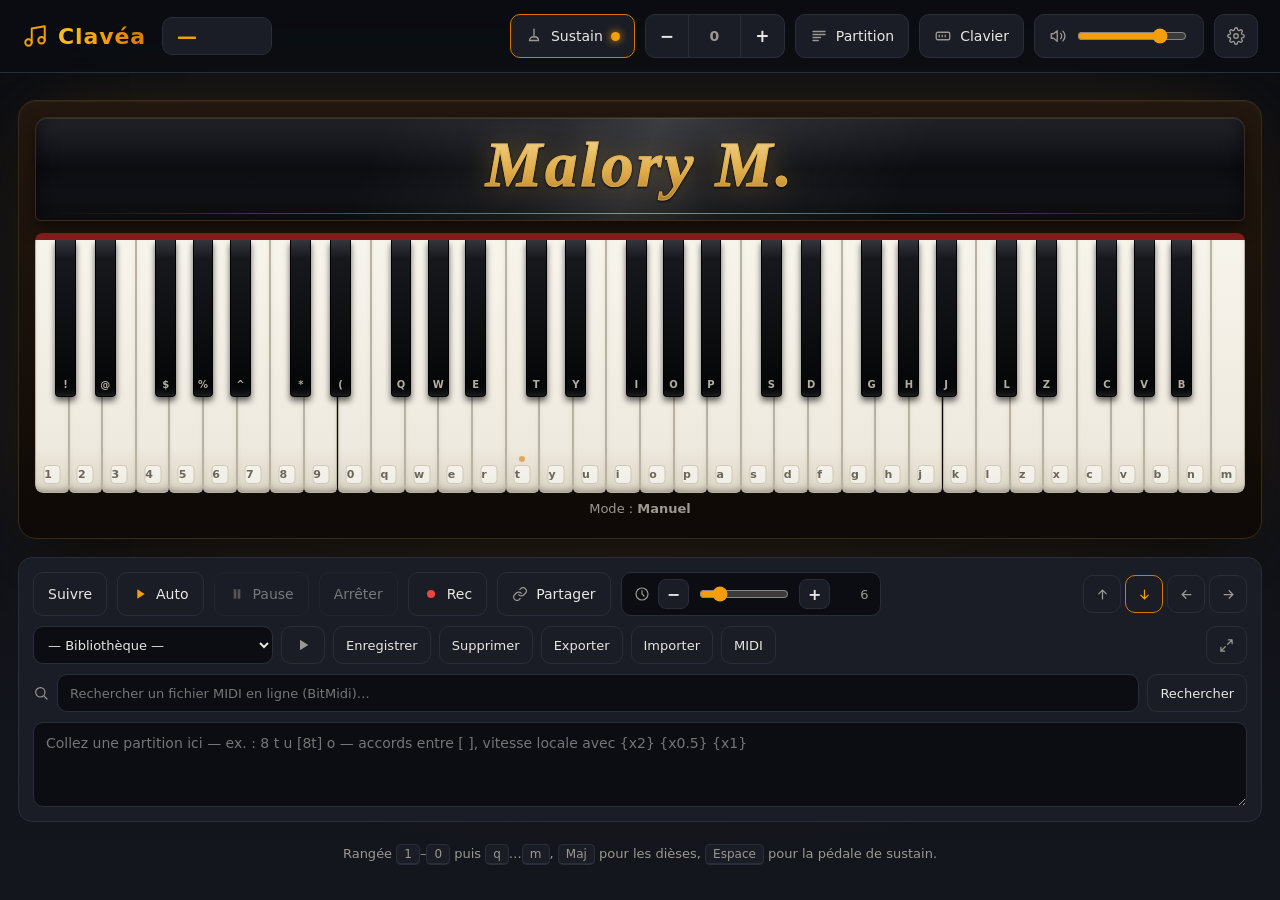
==== index.html @ 3ff982af "feat: bouton play biblio + reset du titre a l'edition/import, biblio en ligne affichee depuis le cac" ====
<!DOCTYPE html>
<html lang="fr">
<head>
<meta charset="UTF-8">
<meta name="viewport" content="width=device-width, initial-scale=1">
<meta name="theme-color" content="#0b0d12">
<title>Clavéa — Grand Piano Virtuel</title>
<link rel="manifest" href="manifest.webmanifest">
<link rel="icon" href="icon.svg" type="image/svg+xml">
<link rel="stylesheet" href="style.css">
</head>
<body data-labels="keys">

<div class="iab-banner" id="iabBanner" hidden>
  <svg viewBox="0 0 24 24" fill="none" stroke="currentColor" stroke-width="1.8" stroke-linecap="round" stroke-linejoin="round" aria-hidden="true">
    <path d="M18 13v6a2 2 0 0 1-2 2H5a2 2 0 0 1-2-2V8a2 2 0 0 1 2-2h6"/><path d="M15 3h6v6M10 14 21 3"/>
  </svg>
  <p>Vous êtes dans le navigateur intégré d'une app. Pour le son, le plein écran et le mode hors-ligne, ouvrez cette page dans votre navigateur (menu <strong>⋯</strong> → « Ouvrir dans le navigateur »).</p>
  <button id="iabDismiss" type="button">OK</button>
</div>

<header class="topbar">
  <div class="brand">
    <svg class="logo" viewBox="0 0 24 24" fill="none" stroke="currentColor" stroke-width="1.8" stroke-linecap="round" stroke-linejoin="round" aria-hidden="true">
      <path d="M9 18V5l12-2v13"/><circle cx="6" cy="18" r="3"/><circle cx="18" cy="16" r="3"/>
    </svg>
    <h1>Clavéa</h1>
  </div>

  <div class="note-display" id="noteDisplay" aria-live="polite">
    <span class="nd-note" id="ndNote">—</span>
    <span class="nd-key" id="ndKey"></span>
  </div>

  <div class="controls">
    <button id="btnSustain" class="ctl-btn" type="button" aria-pressed="false" title="Verrouiller la pédale de sustain (ou maintenir Espace)">
      <svg viewBox="0 0 24 24" fill="none" stroke="currentColor" stroke-width="1.8" stroke-linecap="round" aria-hidden="true">
        <path d="M12 3v10"/><path d="M12 13c-3.5 0-6 2-6 5h12c0-3-2.5-5-6-5z"/>
      </svg>
      <span>Sustain</span>
      <span class="dot" aria-hidden="true"></span>
    </button>

    <div class="transpose" role="group" aria-label="Transposition">
      <button id="trDown" class="ctl-btn sq" type="button" title="Transposer −1 demi-ton" aria-label="Transposer moins un demi-ton">−</button>
      <button id="trVal" class="ctl-btn sq val" type="button" title="Réinitialiser la transposition">0</button>
      <button id="trUp" class="ctl-btn sq" type="button" title="Transposer +1 demi-ton" aria-label="Transposer plus un demi-ton">+</button>
    </div>

    <button id="btnSheet" class="ctl-btn" type="button" aria-pressed="false" title="Jouer une partition (touches guidées ou lecture auto)">
      <svg viewBox="0 0 24 24" fill="none" stroke="currentColor" stroke-width="1.8" stroke-linecap="round" stroke-linejoin="round" aria-hidden="true">
        <path d="M4 6h16M4 10h16M4 14h10M4 18h7"/>
      </svg>
      <span>Partition</span>
    </button>

    <button id="btnLabels" class="ctl-btn" type="button" title="Changer les étiquettes des touches">
      <svg viewBox="0 0 24 24" fill="none" stroke="currentColor" stroke-width="1.8" stroke-linecap="round" stroke-linejoin="round" aria-hidden="true">
        <rect x="3" y="7" width="18" height="10" rx="2"/><path d="M7 11v2M11 11v2M15 11v2"/>
      </svg>
      <span id="labelsText">Clavier</span>
    </button>

    <label class="vol">
      <svg viewBox="0 0 24 24" fill="none" stroke="currentColor" stroke-width="1.8" stroke-linecap="round" stroke-linejoin="round" aria-hidden="true">
        <path d="M11 5 6 9H3v6h3l5 4V5z"/><path d="M15.5 8.5a5 5 0 0 1 0 7"/><path d="M18.5 5.5a9 9 0 0 1 0 13"/>
      </svg>
      <input id="volume" type="range" min="0" max="100" value="80" aria-label="Volume">
    </label>

    <span class="badge" id="midiBadge" hidden title="Périphérique MIDI connecté">MIDI</span>
    <span class="badge badge-off" id="offlineBadge" hidden title="Mode hors-ligne : lecture depuis le cache">HORS-LIGNE</span>

    <button id="btnOrient" class="ctl-btn" type="button" title="Forcer l'affichage : Auto / Horizontal / Vertical" aria-label="Forcer l'orientation de l'affichage">
      <svg viewBox="0 0 24 24" fill="none" stroke="currentColor" stroke-width="1.8" stroke-linecap="round" stroke-linejoin="round" aria-hidden="true">
        <rect x="7" y="3" width="10" height="18" rx="2"/><path d="M21 12a9 9 0 0 0-4-7.5M3 12a9 9 0 0 1 4 7.5"/>
      </svg>
      <span id="orientLabel">Auto</span>
    </button>

    <div class="settings-wrap">
      <button id="btnSettings" class="ctl-btn sq" type="button" aria-expanded="false" title="Réglages d'affichage" aria-label="Réglages">
        <svg viewBox="0 0 24 24" fill="none" stroke="currentColor" stroke-width="1.8" stroke-linecap="round" stroke-linejoin="round" aria-hidden="true">
          <circle cx="12" cy="12" r="3"/>
          <path d="M19.4 15a1.7 1.7 0 0 0 .34 1.87l.06.06a2 2 0 1 1-2.83 2.83l-.06-.06a1.7 1.7 0 0 0-1.87-.34 1.7 1.7 0 0 0-1 1.55V21a2 2 0 1 1-4 0v-.09a1.7 1.7 0 0 0-1-1.55 1.7 1.7 0 0 0-1.87.34l-.06.06a2 2 0 1 1-2.83-2.83l.06-.06a1.7 1.7 0 0 0 .34-1.87 1.7 1.7 0 0 0-1.55-1H3a2 2 0 1 1 0-4h.09a1.7 1.7 0 0 0 1.55-1 1.7 1.7 0 0 0-.34-1.87l-.06-.06a2 2 0 1 1 2.83-2.83l.06.06a1.7 1.7 0 0 0 1.87.34h.09a1.7 1.7 0 0 0 1-1.55V3a2 2 0 1 1 4 0v.09a1.7 1.7 0 0 0 1 1.55 1.7 1.7 0 0 0 1.87-.34l.06-.06a2 2 0 1 1 2.83 2.83l-.06.06a1.7 1.7 0 0 0-.34 1.87v.09a1.7 1.7 0 0 0 1.55 1H21a2 2 0 1 1 0 4h-.09a1.7 1.7 0 0 0-1.55 1z"/>
        </svg>
      </button>
      <div class="settings-pop" id="settingsPop" hidden>
        <p class="sp-title">Affichage</p>
        <label title="Coupe réverb, feu d'artifice et cascade — contre le grésillement sur téléphone peu puissant"><input type="checkbox" id="optLight"> Mode léger (moins d'effets)</label>
        <label class="pm-hide"><input type="checkbox" id="optSheet"> Panneau partition</label>
        <label class="pm-hide"><input type="checkbox" id="optFx" checked> Feu d'artifice de notes</label>
        <label class="pm-hide"><input type="checkbox" id="optCascade" checked> Notes qui tombent (guide)</label>
        <label class="pm-hide"><input type="checkbox" id="optHint" checked> Ligne d'aide</label>
        <label class="pm-hide"><input type="checkbox" id="optSig" checked> Signature</label>
        <label><input type="checkbox" id="optKeysOnly"> Touches seules</label>
        <p class="sp-note mobile-only">La taille des touches se règle dans le mode <strong>Pleine touche</strong>.</p>
        <label class="sp-slider mobile-only" title="Un doigt doit glisser un peu avant de changer de note — évite les fausses notes"><span>Tolérance tactile</span><input type="range" id="optTouchTol" min="0" max="50" value="26" aria-label="Tolérance tactile"></label>
        <p class="sp-title">Son</p>
        <label class="sp-slider"><span>Réverb</span><input type="range" id="optReverb" min="0" max="100" value="25" aria-label="Niveau de réverbération">
          <button id="reverbReset" class="sp-reset" type="button" title="Réinitialiser la réverb (25)" aria-label="Réinitialiser la réverb">
            <svg viewBox="0 0 24 24" fill="none" stroke="currentColor" stroke-width="2" stroke-linecap="round" stroke-linejoin="round" aria-hidden="true"><path d="M3 12a9 9 0 1 0 2.6-6.4L3 8"/><path d="M3 3v5h5"/></svg>
          </button>
        </label>
        <p class="sp-title">Métronome</p>
        <label><input type="checkbox" id="optMetro"> Activer</label>
        <label class="sp-slider"><span>BPM <b id="metroBpmVal">100</b></span><input type="range" id="optMetroBpm" min="40" max="208" value="100" aria-label="Tempo du métronome">
          <button id="metroBpmReset" class="sp-reset" type="button" title="Réinitialiser le tempo (100)" aria-label="Réinitialiser le tempo">
            <svg viewBox="0 0 24 24" fill="none" stroke="currentColor" stroke-width="2" stroke-linecap="round" stroke-linejoin="round" aria-hidden="true"><path d="M3 12a9 9 0 1 0 2.6-6.4L3 8"/><path d="M3 3v5h5"/></svg>
          </button>
        </label>
        <p class="sp-version" id="spVersion"></p>
        <div class="sp-more" aria-hidden="true">
          <svg viewBox="0 0 24 24" fill="none" stroke="currentColor" stroke-width="2.2" stroke-linecap="round" stroke-linejoin="round"><path d="m6 9 6 6 6-6"/></svg>
        </div>
      </div>
    </div>
  </div>
</header>

<main class="stage">
  <canvas class="fx" id="fx" aria-hidden="true"></canvas>
  <div class="arena" id="arena" data-dock="bottom">
    <div class="piano-shell">
      <div class="piano-top">
        <span class="brand-name" id="signature">Malory M.</span>
      </div>
      <div class="piano-scroll" id="pianoScroll">
        <canvas class="cascade" id="cascade" hidden aria-hidden="true"></canvas>
        <div class="piano" id="piano" aria-label="Clavier de piano, 61 touches de Do2 à Do7"></div>
      </div>
      <input type="range" id="panBar" class="pan-bar" min="0" max="100" value="50" hidden aria-label="Faire défiler le clavier vers la gauche ou la droite">
      <div class="minimap" id="miniMap" aria-label="Aperçu du clavier — glisser pour se déplacer">
        <canvas id="miniMapCanvas"></canvas>
        <div class="mm-window" id="mmWindow"></div>
        <button class="ov-close" data-hide="miniMap" type="button" aria-label="Masquer l'aperçu du clavier" title="Masquer (revient au rechargement)">×</button>
      </div>
      <p class="mode-badge" id="modeBadge">Mode&nbsp;: <b>Manuel</b></p>
    </div>
    <section class="sheet" id="sheetPanel" hidden aria-label="Partition">
      <div class="sheet-lib">
        <select id="libSelect" aria-label="Bibliothèque de partitions">
          <option value="">— Bibliothèque —</option>
        </select>
        <button id="libPlay" class="ctl-btn sm2" type="button" title="Lire la partition sélectionnée (lecture auto)" aria-label="Lire la partition sélectionnée">
          <svg viewBox="0 0 24 24" fill="currentColor" aria-hidden="true"><path d="M8 5v14l11-7z"/></svg>
        </button>
        <button id="libSave" class="ctl-btn sm2" type="button" title="Enregistrer la partition actuelle dans la bibliothèque">Enregistrer</button>
        <button id="libDelete" class="ctl-btn sm2" type="button" title="Supprimer la partition sélectionnée">Supprimer</button>
        <button id="libExport" class="ctl-btn sm2" type="button" title="Exporter toute la bibliothèque en fichier">Exporter</button>
        <button id="libImport" class="ctl-btn sm2" type="button" title="Importer un fichier de partitions">Importer</button>
        <input type="file" id="libFile" accept="application/json,.json" hidden>
        <button id="midiImport" class="ctl-btn sm2" type="button" title="Importer un fichier MIDI (.mid) et le convertir en partition — ou glissez-déposez le fichier ici">MIDI</button>
        <input type="file" id="midiFile" accept=".mid,.midi,audio/midi" hidden>
        <button id="sheetMax" class="ctl-btn sm2 maxbtn" type="button" aria-pressed="false" title="Agrandir le panneau en plein écran (Échap pour réduire)">
          <svg viewBox="0 0 24 24" fill="none" stroke="currentColor" stroke-width="2" stroke-linecap="round" stroke-linejoin="round" aria-hidden="true">
            <path d="M15 3h6v6M9 21H3v-6M21 3l-7 7M3 21l7-7"/>
          </svg>
        </button>
      </div>
      <div class="save-row" id="saveRow" hidden>
        <svg viewBox="0 0 24 24" fill="none" stroke="currentColor" stroke-width="1.8" stroke-linecap="round" stroke-linejoin="round" aria-hidden="true">
          <path d="M19 21H5a2 2 0 0 1-2-2V5a2 2 0 0 1 2-2h11l5 5v11a2 2 0 0 1-2 2z"/><path d="M17 21v-8H7v8M7 3v5h8"/>
        </svg>
        <input id="saveName" type="text" maxlength="60" placeholder="Nom de la partition…" aria-label="Nom de la partition">
        <button id="saveOk" class="ctl-btn sm2" type="button">Enregistrer</button>
        <button id="saveCancel" class="ctl-btn sm2" type="button">Annuler</button>
      </div>
      <div class="midi-search">
        <svg viewBox="0 0 24 24" fill="none" stroke="currentColor" stroke-width="1.8" stroke-linecap="round" aria-hidden="true"><circle cx="11" cy="11" r="7"/><path d="m21 21-4.3-4.3"/></svg>
        <input id="midiQuery" type="search" placeholder="Rechercher un fichier MIDI en ligne (BitMidi)…" aria-label="Rechercher un fichier MIDI en ligne">
        <button id="midiSearchBtn" class="ctl-btn sm2" type="button">Rechercher</button>
      </div>
      <div class="midi-results" id="midiResults" hidden></div>
      <textarea id="sheetInput" rows="3" spellcheck="false"
        placeholder="Collez une partition ici — ex. : 8 t u [8t] o — accords entre [ ], vitesse locale avec {x2} {x0.5} {x1}"></textarea>
      <div class="sheet-actions">
        <button id="sheetStart" class="ctl-btn" type="button" title="Mode guidé : les touches s'illuminent, à vous de jouer">Suivre</button>
        <button id="autoStart" class="ctl-btn" type="button" title="Lecture automatique de la partition">
          <svg viewBox="0 0 24 24" fill="currentColor" aria-hidden="true"><path d="M8 5v14l11-7z"/></svg>
          Auto
        </button>
        <button id="autoPause" class="ctl-btn" type="button" disabled title="Mettre en pause ou reprendre la lecture automatique">
          <svg viewBox="0 0 24 24" fill="currentColor" aria-hidden="true"><path id="autoPauseIcon" d="M7 5h4v14H7zM13 5h4v14h-4z"/></svg>
          <span id="autoPauseText">Pause</span>
        </button>
        <button id="sheetStop" class="ctl-btn" type="button" disabled>Arrêter</button>
        <button id="recBtn" class="ctl-btn" type="button" title="Enregistrer ce que vous jouez et générer la partition">
          <svg viewBox="0 0 24 24" fill="currentColor" aria-hidden="true"><circle cx="12" cy="12" r="6"/></svg>
          Rec
        </button>
        <button id="shareBtn" class="ctl-btn" type="button" title="Copier un lien de partage de cette partition">
          <svg viewBox="0 0 24 24" fill="none" stroke="currentColor" stroke-width="1.8" stroke-linecap="round" stroke-linejoin="round" aria-hidden="true">
            <path d="M10 13a5 5 0 0 0 7.5.5l3-3a5 5 0 0 0-7-7l-1.7 1.7"/><path d="M14 11a5 5 0 0 0-7.5-.5l-3 3a5 5 0 0 0 7 7l1.7-1.7"/>
          </svg>
          Partager
        </button>
        <div class="tempo" title="Vitesse de lecture automatique (notes par seconde)">
          <svg viewBox="0 0 24 24" fill="none" stroke="currentColor" stroke-width="1.8" stroke-linecap="round" aria-hidden="true"><circle cx="12" cy="12" r="9"/><path d="M12 7v5l3 3"/></svg>
          <button id="tempoDown" class="ctl-btn tp" type="button" title="Ralentir" aria-label="Ralentir la lecture">−</button>
          <input id="tempo" type="range" min="1" max="30" step="0.5" value="6" aria-label="Vitesse de lecture automatique">
          <button id="tempoUp" class="ctl-btn tp" type="button" title="Accélérer" aria-label="Accélérer la lecture">+</button>
          <span class="tempo-val" id="tempoVal">6</span>
        </div>
        <span class="sheet-progress" id="sheetProgress" aria-live="polite"></span>
        <div class="dock" role="group" aria-label="Position du panneau partition">
          <button class="ctl-btn dk" type="button" data-dock="top" title="Panneau au-dessus du piano" aria-label="Panneau au-dessus">
            <svg viewBox="0 0 24 24" fill="none" stroke="currentColor" stroke-width="2" stroke-linecap="round" aria-hidden="true"><path d="M12 19V5M6 11l6-6 6 6"/></svg>
          </button>
          <button class="ctl-btn dk" type="button" data-dock="bottom" title="Panneau sous le piano" aria-label="Panneau en dessous">
            <svg viewBox="0 0 24 24" fill="none" stroke="currentColor" stroke-width="2" stroke-linecap="round" aria-hidden="true"><path d="M12 5v14M6 13l6 6 6-6"/></svg>
          </button>
          <button class="ctl-btn dk" type="button" data-dock="left" title="Panneau à gauche du piano" aria-label="Panneau à gauche">
            <svg viewBox="0 0 24 24" fill="none" stroke="currentColor" stroke-width="2" stroke-linecap="round" aria-hidden="true"><path d="M19 12H5M11 6l-6 6 6 6"/></svg>
          </button>
          <button class="ctl-btn dk" type="button" data-dock="right" title="Panneau à droite du piano" aria-label="Panneau à droite">
            <svg viewBox="0 0 24 24" fill="none" stroke="currentColor" stroke-width="2" stroke-linecap="round" aria-hidden="true"><path d="M5 12h14M13 6l6 6-6 6"/></svg>
          </button>
        </div>
      </div>
    </section>
  </div>

  <p class="hint" id="hintLine">
    Rangée <kbd>1</kbd>–<kbd>0</kbd> puis <kbd>q</kbd>…<kbd>m</kbd>,
    <kbd>Maj</kbd> pour les dièses, <kbd>Espace</kbd> pour la pédale de sustain.
  </p>
</main>

<button id="keysQuick" class="keys-quick" type="button" title="Passer en plein clavier (touches seules)">
  <svg viewBox="0 0 24 24" fill="none" stroke="currentColor" stroke-width="1.8" stroke-linecap="round" stroke-linejoin="round" aria-hidden="true">
    <rect x="2" y="6" width="20" height="12" rx="2"/><path d="M6 6v7M10 6v7M14 6v7M18 6v7"/>
  </svg>
  Pleine touche
</button>

<div class="keys-size" id="keysSize" aria-label="Taille des touches">
  <button class="ov-close" data-hide="keysSize" type="button" aria-label="Masquer les curseurs de taille" title="Masquer (revient au rechargement)">×</button>
  <label title="Largeur des touches">
    <svg viewBox="0 0 24 24" fill="none" stroke="currentColor" stroke-width="2" stroke-linecap="round" stroke-linejoin="round" aria-hidden="true"><path d="M3 12h18M7 8l-4 4 4 4M17 8l4 4-4 4"/></svg>
    <input id="ksW" type="range" min="35" max="320" value="100" aria-label="Largeur des touches">
  </label>
  <label title="Hauteur des touches">
    <svg viewBox="0 0 24 24" fill="none" stroke="currentColor" stroke-width="2" stroke-linecap="round" stroke-linejoin="round" aria-hidden="true"><path d="M12 3v18M8 7l4-4 4 4M8 17l4 4 4-4"/></svg>
    <input id="ksH" type="range" min="40" max="100" value="100" aria-label="Hauteur des touches">
  </label>
</div>

<button id="keysOnlyExit" class="keys-exit" type="button" hidden aria-label="Quitter le mode touches seules" title="Quitter le mode touches seules">
  <svg viewBox="0 0 24 24" fill="none" stroke="currentColor" stroke-width="2" stroke-linecap="round" aria-hidden="true"><path d="M18 6 6 18M6 6l12 12"/></svg>
</button>

<button id="fabSettings" class="fab" type="button" aria-label="Réglages — glisser pour déplacer, pousser hors de l'écran pour masquer">
  <svg viewBox="0 0 24 24" fill="none" stroke="currentColor" stroke-width="1.8" stroke-linecap="round" stroke-linejoin="round" aria-hidden="true">
    <circle cx="12" cy="12" r="3"/>
    <path d="M19.4 15a1.7 1.7 0 0 0 .34 1.87l.06.06a2 2 0 1 1-2.83 2.83l-.06-.06a1.7 1.7 0 0 0-1.87-.34 1.7 1.7 0 0 0-1 1.55V21a2 2 0 1 1-4 0v-.09a1.7 1.7 0 0 0-1-1.55 1.7 1.7 0 0 0-1.87.34l-.06.06a2 2 0 1 1-2.83-2.83l.06-.06a1.7 1.7 0 0 0 .34-1.87 1.7 1.7 0 0 0-1.55-1H3a2 2 0 1 1 0-4h.09a1.7 1.7 0 0 0 1.55-1 1.7 1.7 0 0 0-.34-1.87l-.06-.06a2 2 0 1 1 2.83-2.83l.06.06a1.7 1.7 0 0 0 1.87.34h.09a1.7 1.7 0 0 0 1-1.55V3a2 2 0 1 1 4 0v.09a1.7 1.7 0 0 0 1 1.55 1.7 1.7 0 0 0 1.87-.34l.06-.06a2 2 0 1 1 2.83 2.83l-.06.06a1.7 1.7 0 0 0-.34 1.87v.09a1.7 1.7 0 0 0 1.55 1H21a2 2 0 1 1 0 4h-.09a1.7 1.7 0 0 0-1.55 1z"/>
  </svg>
</button>

<div class="rotate-hint" id="rotateHint" hidden>
  <svg viewBox="0 0 24 24" fill="none" stroke="currentColor" stroke-width="1.6" stroke-linecap="round" stroke-linejoin="round" aria-hidden="true">
    <rect x="7" y="3" width="10" height="18" rx="2"/><path d="M21 12a9 9 0 0 0-4-7.5M3 12a9 9 0 0 1 4 7.5"/>
  </svg>
  <p>Tournez votre téléphone en mode paysage pour profiter de tout le clavier.</p>
  <div class="rh-actions">
    <button id="rotateFs" class="ctl-btn sm2" type="button">Plein écran paysage</button>
    <button id="rotateDismiss" class="ctl-btn sm2" type="button">Continuer ainsi</button>
  </div>
</div>

<div class="loader" id="loader" role="status">
  <div class="loader-card">
    <svg class="logo big" viewBox="0 0 24 24" fill="none" stroke="currentColor" stroke-width="1.8" stroke-linecap="round" stroke-linejoin="round" aria-hidden="true">
      <path d="M9 18V5l12-2v13"/><circle cx="6" cy="18" r="3"/><circle cx="18" cy="16" r="3"/>
    </svg>
    <p id="loaderText">Chargement des échantillons…</p>
    <div class="progress"><div class="progress-bar" id="progressBar"></div></div>
  </div>
</div>

<script src="app.js"></script>
</body>
</html>
---- style.css ----
/* ===== Piano — thème scène sombre, accent ambre ===== */
:root {
  --bg: #0b0d12;
  --bg-2: #14161d;
  --surface: #1a1d26;
  --border: #2a2e3a;
  --text: #e8e6e1;
  --text-dim: #9a9890;
  --accent: #f59e0b;
  --accent-deep: #d97706;
  --felt: #7f1d1d;
  --white-key: linear-gradient(180deg, #f7f4ec 0%, #efeadf 82%, #ddd6c6 100%);
  --white-key-down: linear-gradient(180deg, #e8e2d4 0%, #ddd5c2 82%, #c9c0aa 100%);
  --black-key: linear-gradient(180deg, #34363c 0%, #17181c 12%, #060708 90%);
  --black-key-down: linear-gradient(180deg, #232429 0%, #101114 12%, #030304 90%);
  --focus: 0 0 0 3px rgba(245, 158, 11, .55);
}

* { box-sizing: border-box; }
[hidden] { display: none !important; }
html, body { height: 100%; }

body {
  margin: 0;
  font-family: "Segoe UI", system-ui, -apple-system, "Helvetica Neue", Arial, sans-serif;
  background:
    radial-gradient(1100px 500px at 50% 62%, rgba(245, 158, 11, .07), transparent 60%),
    linear-gradient(180deg, var(--bg) 0%, var(--bg-2) 100%);
  color: var(--text);
  display: flex;
  flex-direction: column;
  min-height: 100dvh;
  overflow-x: hidden;
  -webkit-user-select: none;
  user-select: none;
}

/* ===== Barre du haut ===== */
.topbar {
  position: relative;
  z-index: 100; /* le popover réglages doit passer au-dessus de la scène */
  display: flex;
  align-items: center;
  gap: 16px;
  flex-wrap: wrap;
  padding: 14px 22px;
  border-bottom: 1px solid var(--border);
  background: rgba(11, 13, 18, .7);
  backdrop-filter: blur(8px);
}

.brand { display: flex; align-items: center; gap: 10px; }
.brand h1 {
  margin: 0;
  font-size: 22px;
  font-weight: 700;
  letter-spacing: .04em;
  background: linear-gradient(90deg, #fbbf24, #f59e0b, #d97706);
  -webkit-background-clip: text;
  background-clip: text;
  color: transparent;
}
.logo { width: 26px; height: 26px; color: var(--accent); }
.logo.big { width: 44px; height: 44px; }

.note-display {
  display: flex;
  align-items: baseline;
  gap: 10px;
  min-width: 110px;
  padding: 6px 14px;
  border: 1px solid var(--border);
  border-radius: 10px;
  background: var(--surface);
  font-variant-numeric: tabular-nums;
}
.nd-note { font-size: 20px; font-weight: 700; color: var(--accent); min-width: 46px; }
.nd-key { font-size: 13px; color: var(--text-dim); }

.controls { display: flex; align-items: center; gap: 10px; margin-left: auto; flex-wrap: wrap; }

.ctl-btn {
  display: inline-flex;
  align-items: center;
  gap: 8px;
  min-height: 44px;
  padding: 8px 14px;
  font: inherit;
  font-size: 14px;
  color: var(--text);
  background: var(--surface);
  border: 1px solid var(--border);
  border-radius: 10px;
  cursor: pointer;
  transition: border-color .2s, background .2s, transform .15s;
  touch-action: manipulation;
}
.ctl-btn:hover { border-color: var(--accent-deep); }
.ctl-btn:active { transform: scale(.97); }
.ctl-btn:focus-visible { outline: none; box-shadow: var(--focus); }
.ctl-btn svg { width: 18px; height: 18px; color: var(--text-dim); }

.ctl-btn .dot {
  width: 9px; height: 9px;
  border-radius: 50%;
  background: #3f4351;
  transition: background .15s, box-shadow .15s;
}
.ctl-btn.on { border-color: var(--accent-deep); }
.ctl-btn.on .dot { background: var(--accent); box-shadow: 0 0 8px var(--accent); }

.transpose { display: inline-flex; }
.transpose .ctl-btn { border-radius: 0; }
.transpose .ctl-btn:first-child { border-radius: 10px 0 0 10px; }
.transpose .ctl-btn:last-child { border-radius: 0 10px 10px 0; border-left: none; }
.ctl-btn.sq {
  min-width: 44px;
  justify-content: center;
  padding: 8px 10px;
  font-size: 17px;
  font-weight: 600;
}
.ctl-btn.val {
  min-width: 52px;
  font-size: 14px;
  font-variant-numeric: tabular-nums;
  color: var(--text-dim);
  border-left: none;
}
.ctl-btn.val.active { color: var(--accent); }

.vol {
  display: inline-flex;
  align-items: center;
  gap: 8px;
  min-height: 44px;
  padding: 8px 14px;
  background: var(--surface);
  border: 1px solid var(--border);
  border-radius: 10px;
}
.vol svg { width: 18px; height: 18px; color: var(--text-dim); }
.vol input[type="range"] { width: 110px; accent-color: var(--accent); cursor: pointer; }
.vol input[type="range"]:focus-visible { outline: none; box-shadow: var(--focus); border-radius: 4px; }

.settings-wrap { position: relative; }
.settings-pop {
  position: absolute;
  top: calc(100% + 10px);
  right: 0;
  z-index: 60;
  display: flex;
  flex-direction: column;
  gap: 10px;
  min-width: 210px;
  padding: 14px 16px;
  background: var(--surface);
  border: 1px solid var(--border);
  border-radius: 12px;
  box-shadow: 0 14px 34px -12px rgba(0, 0, 0, .8);
}
.settings-pop .sp-title {
  margin: 0 0 2px;
  font-size: 11px;
  font-weight: 700;
  letter-spacing: .1em;
  text-transform: uppercase;
  color: var(--text-dim);
}
.settings-pop .sp-note {
  margin: 0;
  font-size: 12px;
  line-height: 1.4;
  color: var(--text-dim);
}
.settings-pop .sp-note strong { color: var(--accent); }
.settings-pop label {
  display: flex;
  align-items: center;
  gap: 10px;
  font-size: 14px;
  cursor: pointer;
  min-height: 28px;
}
.settings-pop label.opt-off { opacity: .4; }
.settings-pop input[type="checkbox"] {
  width: 16px;
  height: 16px;
  accent-color: var(--accent);
  cursor: pointer;
}
.settings-pop .sp-slider {
  gap: 10px;
  font-size: 13px;
  color: var(--text-dim);
}
.settings-pop .sp-slider span { min-width: 62px; }
.settings-pop .sp-slider b { color: var(--accent); font-variant-numeric: tabular-nums; }
.settings-pop .sp-slider input[type="range"] {
  flex: 1;
  accent-color: var(--accent);
  cursor: pointer;
}
/* Ascenseur permanent du menu réglages : on VOIT qu'il y a de quoi défiler */
.settings-pop {
  scrollbar-width: thin;
  scrollbar-color: var(--accent-deep) var(--border);
}
.settings-pop::-webkit-scrollbar { width: 6px; }
.settings-pop::-webkit-scrollbar-track { background: var(--border); border-radius: 3px; }
.settings-pop::-webkit-scrollbar-thumb { background: var(--accent-deep); border-radius: 3px; }

.sp-version {
  margin: 4px 0 0;
  font-size: 11px;
  color: var(--text-dim);
  text-align: center;
  letter-spacing: .04em;
}

/* Indicateur « il y a plus de réglages en bas » */
.sp-more {
  display: none;
  position: sticky;
  bottom: -14px;
  margin: -10px -16px -14px;
  padding: 22px 0 6px;
  justify-content: center;
  background: linear-gradient(180deg, transparent, var(--surface) 60%);
  pointer-events: none;
}
.sp-more svg {
  width: 18px;
  height: 18px;
  color: var(--accent);
  animation: sp-bounce 1.4s ease-in-out infinite;
}
@keyframes sp-bounce {
  0%, 100% { transform: translateY(0); }
  50% { transform: translateY(4px); }
}
.settings-pop.scroll-hint .sp-more { display: flex; }

.sp-reset {
  display: inline-flex;
  align-items: center;
  justify-content: center;
  width: 26px;
  height: 26px;
  padding: 0;
  background: transparent;
  border: 1px solid transparent;
  border-radius: 7px;
  color: var(--text-dim);
  cursor: pointer;
  transition: color .15s, border-color .15s;
}
.sp-reset:hover { color: var(--accent); border-color: var(--border); }
.sp-reset:focus-visible { outline: none; box-shadow: var(--focus); }
.sp-reset svg { width: 13px; height: 13px; }

.badge {
  padding: 5px 10px;
  font-size: 11px;
  font-weight: 700;
  letter-spacing: .08em;
  color: #0b0d12;
  background: var(--accent);
  border-radius: 999px;
}
.badge-off { background: #64748b; color: #f1f5f9; }

/* ===== Scène ===== */
.stage {
  position: relative;
  flex: 1;
  display: flex;
  flex-direction: column;
  justify-content: center;
  align-items: center;
  gap: 22px;
  padding: 26px 18px 34px;
}

/* ===== Arène : piano + panneau partition, dockable ===== */
.arena {
  display: flex;
  gap: 18px;
  width: min(1500px, 100%);
  justify-content: center;
}
.arena[data-dock="bottom"] { flex-direction: column; }
.arena[data-dock="top"]    { flex-direction: column-reverse; }
.arena[data-dock="right"]  { flex-direction: row; align-items: stretch; }
.arena[data-dock="left"]   { flex-direction: row-reverse; align-items: stretch; }

/* En mode latéral : panneau redimensionnable en largeur, piano prend le reste */
.arena[data-dock="left"] .piano-shell,
.arena[data-dock="right"] .piano-shell { flex: 1; min-width: 0; }
.arena[data-dock="left"] .sheet,
.arena[data-dock="right"] .sheet {
  width: 340px;
  min-width: 240px;
  max-width: 75vw;
  resize: horizontal;
  overflow: auto;
}
.arena[data-dock="left"] .sheet textarea,
.arena[data-dock="right"] .sheet textarea { min-height: 160px; }

/* En portrait sur petit écran, pas la place pour un panneau latéral :
   tout passe en colonne. En paysage, le choix de dock est respecté. */
@media (max-width: 900px) and (orientation: portrait) {
  /* pas de panneau latéral en portrait : gauche/droite/bas → sous le piano,
     mais on respecte le dock « haut » (panneau au-dessus du piano) */
  .arena { flex-direction: column !important; }
  .arena[data-dock="top"] { flex-direction: column-reverse !important; }
  .arena .sheet { width: 100% !important; resize: none; }
}

/* En paysage, la largeur des touches suit le curseur (comme ailleurs) :
   si les touches débordent, l'ascenseur horizontal réapparaît ; si on
   réduit la largeur, tout le clavier tient à l'écran. */

.fx {
  position: absolute;
  inset: 0;
  width: 100%;
  height: 100%;
  pointer-events: none;
  z-index: 5;
}

.piano-shell {
  width: min(1500px, 100%);
  padding: 16px 16px 22px;
  border-radius: 18px;
  background: linear-gradient(180deg, #23180f 0%, #170f09 60%, #0e0906 100%);
  border: 1px solid #3a2a18;
  box-shadow:
    0 30px 60px -20px rgba(0, 0, 0, .8),
    0 0 90px -30px rgba(245, 158, 11, .25),
    inset 0 1px 0 rgba(255, 255, 255, .05);
}

.piano-scroll { overflow-x: auto; border-radius: 8px; }

/* Bande « cascade » : les notes à jouer tombent vers leur touche */
.cascade {
  display: block;
  width: 100%;
  min-width: max(calc(940px * var(--key-w, 1)), 100%);
  height: clamp(80px, 14vw, 130px);
  border-radius: 8px 8px 0 0;
  background: linear-gradient(180deg, rgba(8, 10, 16, 0) 0%, rgba(8, 10, 16, .35) 100%);
}
.cascade[hidden] { display: none; }
/* espace compté : pas de cascade en touches seules ni en paysage roté */
body.keys-only .cascade,
body.css-landscape .cascade { display: none !important; }

.piano {
  position: relative;
  height: calc(clamp(150px, 26vw, 260px) * var(--key-h, 1));
  /* si le zoom rend le clavier plus étroit que l'écran, il s'étire pour le remplir */
  min-width: max(calc(940px * var(--key-w, 1)), 100%);
  border-radius: 0 0 8px 8px;
  /* feutre rouge au-dessus des touches */
  border-top: 7px solid var(--felt);
  background: #0a0a0c;
  touch-action: none;
  overflow: hidden; /* les étiquettes ne créent pas de défilement à petit zoom */
}

/* touch-action: none sur les touches → réponse instantanée à l'effleurement
   (le navigateur ne « guette » plus un éventuel défilement avant de valider). */
.key { position: absolute; top: 0; cursor: pointer; touch-action: none; }

.key.white {
  height: 100%;
  background: var(--white-key);
  border: 1px solid #b9b2a0;
  border-top: none;
  border-radius: 0 0 5px 5px;
  box-shadow: inset 0 -6px 8px -6px rgba(0, 0, 0, .45);
  transition: background .05s;
  z-index: 1;
}
.key.white.down {
  background: linear-gradient(180deg, #9ec8ff 0%, #5ea3f8 70%, #3b82f6 100%);
  border-color: #2f6cd0;
  box-shadow:
    inset 0 -3px 5px -4px rgba(0, 0, 0, .5),
    inset 0 4px 10px rgba(255, 255, 255, .35),
    0 0 18px rgba(59, 130, 246, .95),
    0 0 36px rgba(34, 211, 238, .5);
}
.key.white.down .lbl { color: #0b2b5e; }
.key.white.down .lbl-key { border-color: #3b82f6; background: rgba(219, 234, 254, .85); }

.key.black {
  height: 62%;
  background: var(--black-key);
  border: 1px solid #000;
  border-top: none;
  border-radius: 0 0 4px 4px;
  box-shadow:
    0 4px 6px rgba(0, 0, 0, .6),
    inset 0 -8px 10px -8px rgba(255, 255, 255, .18);
  transition: background .05s;
  z-index: 2;
}
.key.black.down {
  background: linear-gradient(180deg, #3f7fe8 0%, #2563c9 12%, #123a7d 90%);
  height: 61%;
  box-shadow:
    0 2px 3px rgba(0, 0, 0, .55),
    0 0 18px rgba(59, 130, 246, 1),
    0 0 36px rgba(34, 211, 238, .55),
    inset 0 -6px 8px -8px rgba(255, 255, 255, .3);
}
.key.black.down .lbl { color: #dbeafe; }

/* Étiquettes des touches */
.key .lbl {
  position: absolute;
  left: 50%;
  transform: translateX(-50%);
  font-size: 11px;
  font-weight: 600;
  pointer-events: none;
  display: none;
}
.key.white .lbl { bottom: 8px; color: #6b6656; }
.key.black .lbl { bottom: 6px; color: #b3ada0; font-size: 10px; }

body[data-labels="keys"]  .lbl-key  { display: block; }
body[data-labels="notes"] .lbl-note { display: block; }

.key .lbl-key { text-transform: none; }
.key.white .lbl-key {
  min-width: 17px;
  padding: 2px 0;
  border: 1px solid #cfc8b6;
  border-radius: 4px;
  background: rgba(255, 255, 255, .55);
}

/* Marqueur du Do central (C4) */
.key.c4::after {
  content: "";
  position: absolute;
  left: 50%;
  transform: translateX(-50%);
  bottom: 26px;
  width: 6px; height: 6px;
  border-radius: 50%;
  background: rgba(217, 119, 6, .55);
}
body[data-labels="keys"] .key.c4::after,
body[data-labels="notes"] .key.c4::after { bottom: 30px; }

/* ===== Touches suggérées (Key Assist / partition) — bleu ===== */
.key.white.hint {
  background: linear-gradient(180deg, #c7ddfb 0%, #93bdf5 82%, #6ea5ec 100%);
  box-shadow: inset 0 -6px 8px -6px rgba(0, 0, 0, .45), 0 0 18px rgba(59, 130, 246, .65);
}
.key.black.hint {
  background: linear-gradient(180deg, #1e4e96 0%, #143668 12%, #0b1f3f 90%);
  box-shadow: 0 4px 6px rgba(0, 0, 0, .6), 0 0 18px rgba(59, 130, 246, .8);
}
.key.hint .lbl { color: #123763; }
.key.white.hint .lbl-key { border-color: #7fa9dd; background: rgba(219, 234, 254, .75); }
.key.black.hint .lbl { color: #bfdbfe; }

/* ===== Panneau partition ===== */
.sheet {
  display: flex;
  flex-direction: column;
  gap: 10px;
  padding: 14px;
  background: var(--surface);
  border: 1px solid var(--border);
  border-radius: 14px;
}
.sheet textarea {
  width: 100%;
  max-width: 100%;
  resize: both;   /* agrandissable librement, hauteur ET largeur */
  min-height: 64px;
  padding: 10px 12px;
  font: inherit;
  font-size: 14px;
  line-height: 1.5;
  color: var(--text);
  background: var(--bg);
  border: 1px solid var(--border);
  border-radius: 10px;
}
.sheet textarea:focus-visible { outline: none; box-shadow: var(--focus); }
.sheet-lib { display: flex; align-items: center; gap: 8px; flex-wrap: wrap; }
.sheet-lib .maxbtn { margin-left: auto; min-width: 38px; justify-content: center; }
.sheet-lib .maxbtn svg { width: 15px; height: 15px; }

/* Panneau maximisé : occupe toute la fenêtre sous la barre du haut */
.sheet.max {
  position: fixed;
  inset: 80px 18px 18px 18px;
  z-index: 90;
  width: auto !important;
  max-width: none !important;
  resize: none;
  box-shadow: 0 30px 80px rgba(0, 0, 0, .75), 0 0 0 1px var(--border);
}
.sheet.max textarea {
  flex: 1;
  resize: none;
  font-size: 16px;
  line-height: 1.7;
}
.sheet-lib select {
  min-height: 38px;
  padding: 6px 10px;
  font: inherit;
  font-size: 13px;
  color: var(--text);
  background: var(--bg);
  border: 1px solid var(--border);
  border-radius: 10px;
  cursor: pointer;
  max-width: 240px;
}
.sheet-lib select:focus-visible { outline: none; box-shadow: var(--focus); }
.ctl-btn.sm2 { min-height: 38px; padding: 6px 12px; font-size: 13px; }

.midi-search,
.save-row {
  display: flex;
  align-items: center;
  gap: 8px;
}
.save-row svg { width: 16px; height: 16px; color: var(--accent); flex-shrink: 0; }
.save-row input {
  flex: 1;
  min-height: 38px;
  padding: 6px 12px;
  font: inherit;
  font-size: 13px;
  color: var(--text);
  background: var(--bg);
  border: 1px solid var(--accent-deep);
  border-radius: 10px;
}
.save-row input:focus-visible { outline: none; box-shadow: var(--focus); }
#saveOk { border-color: var(--accent-deep); }

.ctl-btn.danger { border-color: #dc2626; color: #fecaca; }
.midi-search svg { width: 16px; height: 16px; color: var(--text-dim); flex-shrink: 0; }
.midi-search input {
  flex: 1;
  min-height: 38px;
  padding: 6px 12px;
  font: inherit;
  font-size: 13px;
  color: var(--text);
  background: var(--bg);
  border: 1px solid var(--border);
  border-radius: 10px;
}
.midi-search input:focus-visible { outline: none; box-shadow: var(--focus); }

.midi-results {
  display: flex;
  flex-direction: column;
  gap: 4px;
  max-height: 220px;
  overflow-y: auto;
  padding: 8px;
  background: var(--bg);
  border: 1px solid var(--border);
  border-radius: 10px;
}
.midi-results .mr-info { margin: 4px 6px; font-size: 13px; color: var(--text-dim); }
.midi-results .mr-item {
  display: flex;
  align-items: center;
  justify-content: space-between;
  gap: 10px;
  padding: 8px 12px;
  font: inherit;
  font-size: 13px;
  text-align: left;
  color: var(--text);
  background: transparent;
  border: 1px solid transparent;
  border-radius: 8px;
  cursor: pointer;
}
.midi-results .mr-item:hover { border-color: var(--accent-deep); background: var(--surface); }
.midi-results .mr-item:focus-visible { outline: none; box-shadow: var(--focus); }
.midi-results .mr-item[disabled] { opacity: .5; cursor: wait; }
.midi-results .mr-item small { color: var(--text-dim); white-space: nowrap; }

#recBtn svg { color: #ef4444; }
#recBtn.recording {
  border-color: #ef4444;
  color: #fecaca;
}
#recBtn.recording svg { animation: rec-pulse 1s ease-in-out infinite; }
@keyframes rec-pulse {
  0%, 100% { opacity: 1; }
  50% { opacity: .25; }
}

/* Boutons de lecture au-dessus de la sélection de musique */
.sheet-actions { order: -2; }
.sheet-lib { order: -1; }

.mode-badge {
  margin: 8px 0 0;
  font-size: 13px;
  color: var(--text-dim);
  text-align: center;
}
.mode-badge b { color: var(--text-dim); font-weight: 600; }
.mode-badge.auto b { color: var(--accent); }

.sheet-actions { display: flex; align-items: center; gap: 10px; flex-wrap: wrap; }
.sheet-actions .ctl-btn[disabled] { opacity: .45; cursor: default; }

/* ===== Responsive du menu partition (portrait + paysage étroits) ===== */
.sheet > * { max-width: 100%; }
.sheet-lib, .sheet-actions, .save-row, .midi-search { min-width: 0; }
.sheet-lib select { flex: 1 1 140px; min-width: 0; }
.midi-search input { min-width: 0; }
@media (max-width: 600px) {
  .sheet { padding: 10px; gap: 8px; }
  .sheet-actions { gap: 6px; }
  .sheet-actions .ctl-btn { min-height: 40px; padding: 8px 10px; font-size: 13px; }
  .sheet-lib .ctl-btn.sm2, .midi-search .ctl-btn.sm2 { min-height: 36px; padding: 6px 9px; font-size: 12px; }
  .tempo { padding: 5px 8px; gap: 6px; }
  .tempo input[type="range"] { width: 72px; }
  .sheet-progress { flex-basis: 100%; }   /* le message passe sur sa propre ligne */
  .dock { margin-left: 0; }
}
/* Paysage court : le panneau garde une hauteur bornée et défile à l'intérieur */
@media (orientation: landscape) and (max-height: 560px) {
  .arena .sheet:not(.max) { max-height: 46vh; overflow-y: auto; }
}
.sheet-actions .ctl-btn svg { width: 16px; height: 16px; }
#autoStart svg { color: var(--accent); }

.tempo {
  display: inline-flex;
  align-items: center;
  gap: 8px;
  min-height: 44px;
  padding: 6px 12px;
  background: var(--bg);
  border: 1px solid var(--border);
  border-radius: 10px;
}
.tempo svg { width: 16px; height: 16px; color: var(--text-dim); }
.tempo input[type="range"] { width: 90px; accent-color: var(--accent); cursor: pointer; }
.tempo .ctl-btn.tp {
  min-width: 30px;
  min-height: 30px;
  padding: 2px 8px;
  justify-content: center;
  font-size: 16px;
  font-weight: 600;
  border-radius: 8px;
}
.tempo-val {
  min-width: 30px;
  font-size: 13px;
  font-variant-numeric: tabular-nums;
  color: var(--text-dim);
  text-align: right;
}

.dock { display: flex; gap: 4px; margin-left: auto; }
.dock .ctl-btn.dk { min-width: 38px; min-height: 38px; padding: 6px; justify-content: center; }
.dock .ctl-btn.dk svg { width: 15px; height: 15px; }
.dock .ctl-btn.dk.active { border-color: var(--accent-deep); }
.dock .ctl-btn.dk.active svg { color: var(--accent); }
.sheet-progress { font-size: 13px; color: var(--text-dim); font-variant-numeric: tabular-nums; }
.sheet-progress.done { color: var(--accent); font-weight: 600; }

.hint {
  margin: 0;
  font-size: 13px;
  color: var(--text-dim);
  text-align: center;
  line-height: 1.6;
}
.hint kbd {
  padding: 2px 7px;
  font-family: inherit;
  font-size: 12px;
  background: var(--surface);
  border: 1px solid var(--border);
  border-bottom-width: 2px;
  border-radius: 5px;
}

/* ===== Fronton laqué + signature de marque ===== */
.piano-top {
  position: relative;
  display: flex;
  align-items: center;
  justify-content: center;
  height: clamp(64px, 8.5vw, 104px);
  margin-bottom: 12px;
  border-radius: 12px 12px 5px 5px;
  background: linear-gradient(180deg, #23242b 0%, #0c0d11 50%, #131419 88%, #1a1b21 100%);
  border: 1px solid #3a2c1c;
  box-shadow:
    inset 0 1px 0 rgba(255, 255, 255, .09),
    inset 0 -10px 22px rgba(0, 0, 0, .65),
    0 6px 16px rgba(0, 0, 0, .5);
  overflow: hidden;
}
/* reflet laqué en diagonale */
.piano-top::before {
  content: "";
  position: absolute;
  inset: 0;
  background: linear-gradient(115deg,
    transparent 28%, rgba(255, 255, 255, .05) 42%,
    rgba(255, 255, 255, .13) 50%,
    rgba(255, 255, 255, .05) 58%, transparent 72%);
  pointer-events: none;
}
/* liseré doré */
.piano-top::after {
  content: "";
  position: absolute;
  left: 14px;
  right: 14px;
  bottom: 6px;
  height: 1px;
  background: linear-gradient(90deg, transparent, rgba(217, 164, 65, .8), transparent);
}
.brand-name {
  font-family: "Kunstler Script", "Edwardian Script ITC", "Palace Script MT",
    "Monotype Corsiva", "French Script MT", "Segoe Script", cursive;
  font-style: italic;
  font-weight: 700;
  font-size: clamp(40px, 5vw, 68px);
  letter-spacing: .05em;
  line-height: 1;
  padding-bottom: .12em;
  background: linear-gradient(180deg, #f3d68f 0%, #dfab48 55%, #a8762a 100%);
  -webkit-background-clip: text;
  background-clip: text;
  color: transparent;
  -webkit-text-stroke: 1.1px rgba(222, 174, 74, .65);
  filter:
    drop-shadow(0 1px 1px rgba(0, 0, 0, .85))
    drop-shadow(0 0 14px rgba(217, 164, 65, .3));
}

/* ===== Écran de chargement ===== */
.loader {
  position: fixed;
  inset: 0;
  display: flex;
  align-items: center;
  justify-content: center;
  background: rgba(11, 13, 18, .92);
  backdrop-filter: blur(4px);
  z-index: 100;
  transition: opacity .35s;
}
.loader.hidden { opacity: 0; pointer-events: none; }

.loader-card {
  display: flex;
  flex-direction: column;
  align-items: center;
  gap: 16px;
  padding: 34px 44px;
  background: var(--surface);
  border: 1px solid var(--border);
  border-radius: 16px;
  color: var(--accent);
}
.loader-card p { margin: 0; color: var(--text); font-size: 15px; }

.progress {
  width: 240px; height: 6px;
  background: #2a2e3a;
  border-radius: 999px;
  overflow: hidden;
}
.progress-bar {
  width: 0%;
  height: 100%;
  border-radius: 999px;
  background: linear-gradient(90deg, var(--accent-deep), var(--accent));
  transition: width .2s;
}

@media (prefers-reduced-motion: reduce) {
  * { transition-duration: .01ms !important; }
}

/* Réglages visibles uniquement sur écrans tactiles (téléphone/tablette) */
@media (hover: hover) and (pointer: fine) {
  .mobile-only { display: none !important; }
  #btnOrient { display: none !important; } /* rotation inutile sur ordinateur */
}

/* Sur tactile : glisser verticalement sur le piano fait défiler la page
   (indispensable dans les navigateurs intégrés type Instagram où le piano
   couvre tout l'écran). Taper joue, glisser horizontalement = glissando. */
@media (pointer: coarse) {
  .piano { touch-action: pan-y; }
  body.keys-only .piano,
  body.css-landscape .piano { touch-action: none; } /* modes plein jeu : rien ne défile */
}

/* Bannière navigateur intégré (Instagram, Facebook…) */
.iab-banner {
  display: flex;
  align-items: center;
  gap: 10px;
  padding: 10px 14px;
  font-size: 13px;
  line-height: 1.4;
  color: var(--text);
  background: #2a2113;
  border-bottom: 1px solid var(--accent-deep);
}
.iab-banner svg { width: 18px; height: 18px; color: var(--accent); flex-shrink: 0; }
.iab-banner p { margin: 0; flex: 1; }
.iab-banner button {
  padding: 6px 10px;
  font: inherit;
  font-size: 12px;
  color: var(--text-dim);
  background: transparent;
  border: 1px solid var(--border);
  border-radius: 8px;
  cursor: pointer;
}

/* ===== Mode « touches seules » ===== */
body.keys-only .topbar,
body.keys-only .piano-top,
body.keys-only .sheet,
body.keys-only .hint { display: none !important; }
body.keys-only .stage { padding: 6px; justify-content: center; }
body.keys-only .piano-shell { width: 100%; padding: 6px 6px 8px; }
/* touches seules : le clavier prend la hauteur disponible × réglage hauteur */
body.keys-only .piano { height: calc((100dvh - 74px) * min(var(--key-h, 1), 1)); }
body.keys-only .piano-scroll { display: flex; align-items: flex-end; }
body.keys-only .piano { width: 100%; }
body.keys-only .pan-bar:not([hidden]) { margin-top: 6px; }
/* en rotation CSS, la hauteur disponible est la largeur physique de l'écran */
body.css-landscape.keys-only .piano { height: calc((100dvw - 74px) * min(var(--key-h, 1), 1)); }

/* Perfs Pleine touche : les touches étant énormes, on allège les effets
   flous (halos, ombre du meuble) très coûteux à redessiner sur mobile. */
body.keys-only .piano-shell {
  box-shadow: none;
  background: #0e0906;
}
body.keys-only .key.white.down {
  box-shadow: inset 0 -3px 5px -4px rgba(0, 0, 0, .5), 0 0 10px rgba(59, 130, 246, .8);
}
body.keys-only .key.black.down {
  box-shadow: 0 2px 3px rgba(0, 0, 0, .55), 0 0 10px rgba(59, 130, 246, .9);
}

/* ===== Ascenseur horizontal du clavier ===== */
.pan-bar {
  width: 100%;
  height: 24px;
  margin-top: 8px;
  accent-color: var(--accent);
  cursor: pointer;
  touch-action: none;
}
/* En Pleine touche seulement, on remplace l'ascenseur brut par le mini-piano.
   En horizontal/vertical normal, l'ascenseur classique reste. */
body.keys-only .pan-bar { display: none !important; }

/* Réglages inutiles en Pleine touche (panneau, effets, aide, signature) */
body.keys-only .pm-hide { display: none !important; }

/* L'indicateur de mode ne s'affiche pas en plein écran (Pleine touche) */
body.keys-only .mode-badge { display: none !important; }

/* Sur téléphone en plein jeu, on masque les lettres du clavier sur les touches
   (inutiles au doigt) pour un clavier épuré. */
@media (pointer: coarse) {
  body.keys-only .key .lbl,
  body.fs-active .key .lbl,
  body.css-landscape .key .lbl { display: none !important; }
}

/* Mini-piano : aperçu de tout le clavier ; la zone visible reste claire,
   le reste est assombri. Sert aussi d'ascenseur (tap/glisser). */
.minimap {
  display: none;
  position: relative;
  width: 100%;
  height: 26px;
  margin-top: 8px;
  border-radius: 6px;
  overflow: hidden;
  background: #05060a;
  touch-action: none;
  cursor: pointer;
}
.minimap canvas { display: block; width: 100%; height: 100%; }
/* fenêtre visible (partie non assombrie) */
.minimap .mm-window {
  position: absolute;
  top: 0;
  height: 100%;
  border: 1.5px solid var(--accent);
  border-radius: 4px;
  background: rgba(245, 158, 11, .1);
  box-shadow: 0 0 0 2000px rgba(4, 5, 9, .62); /* assombrit tout le reste */
  pointer-events: none;
}
.minimap.show { display: block; }

/* Petite croix pour masquer un overlay flottant (session — revient au rechargement) */
.ov-close {
  position: absolute;
  top: 2px;
  right: 4px;
  z-index: 5;
  width: 20px;
  height: 20px;
  padding: 0;
  font-size: 16px;
  line-height: 1;
  color: var(--text-dim);
  background: rgba(11, 13, 18, .6);
  border: none;
  border-radius: 50%;
  cursor: pointer;
}
.ov-close:hover { color: var(--accent); }
.minimap .ov-close { top: 3px; }
/* overlay masqué pour la session (revient au rechargement) */
.ov-dismissed { display: none !important; }

/* Mini-curseurs flottants largeur/hauteur — mode touches seules sur mobile */
.keys-size {
  display: none;
  position: fixed;
  top: 10px;
  left: 10px;
  z-index: 120;
  flex-direction: column;
  gap: 6px;
  padding: 8px 12px;
  background: rgba(26, 29, 38, .78);
  border: 1px solid var(--border);
  border-radius: 12px;
  backdrop-filter: blur(4px);
}
.keys-size label { display: flex; align-items: center; gap: 8px; }
.keys-size svg { width: 14px; height: 14px; color: var(--text-dim); flex-shrink: 0; }
.keys-size input[type="range"] { width: 110px; accent-color: var(--accent); }
@media (pointer: coarse) {
  body.keys-only .keys-size { display: flex; } /* uniquement en Pleine touche */
}

/* Bouton flottant « Pleine touche » — mobile uniquement */
.keys-quick {
  display: none;
  position: fixed;
  bottom: 14px;
  right: 14px;
  z-index: 95;
  align-items: center;
  gap: 8px;
  padding: 10px 14px;
  font: inherit;
  font-size: 13px;
  font-weight: 600;
  color: #0b0d12;
  background: linear-gradient(135deg, #fbbf24, #d97706);
  border: none;
  border-radius: 999px;
  box-shadow: 0 8px 24px rgba(0, 0, 0, .6), 0 0 14px rgba(245, 158, 11, .35);
  cursor: pointer;
}
.keys-quick svg { width: 17px; height: 17px; }
.keys-quick:active { transform: scale(.96); }
@media (pointer: coarse) {
  body:not(.keys-only) .keys-quick { display: inline-flex; }
}

/* Pastille flottante « Réglages » : déplaçable, apparaît en plein écran /
   Pleine touche / paysage. Position non mémorisée (revient au rechargement). */
.fab {
  display: none;
  position: fixed;
  z-index: 130;
  width: 46px;
  height: 46px;
  align-items: center;
  justify-content: center;
  color: var(--accent);
  background: rgba(26, 29, 38, .85);
  border: 1px solid var(--border);
  border-radius: 50%;
  box-shadow: 0 4px 16px rgba(0, 0, 0, .55);
  backdrop-filter: blur(4px);
  cursor: grab;
  touch-action: none;
}
.fab svg { width: 22px; height: 22px; }
.fab.show { display: inline-flex; }
.fab.dragging { cursor: grabbing; opacity: .85; }
.fab:active { transform: scale(.94); }

.keys-exit {
  position: fixed;
  top: 10px;
  right: 10px;
  z-index: 120;
  display: inline-flex;
  align-items: center;
  justify-content: center;
  width: 40px;
  height: 40px;
  padding: 0;
  color: var(--text-dim);
  background: rgba(26, 29, 38, .75);
  border: 1px solid var(--border);
  border-radius: 50%;
  cursor: pointer;
  backdrop-filter: blur(4px);
}
.keys-exit:hover { color: var(--accent); border-color: var(--accent-deep); }
.keys-exit:focus-visible { outline: none; box-shadow: var(--focus); }
.keys-exit svg { width: 17px; height: 17px; }

/* Sur téléphone (peu importe l'orientation, rotation CSS comprise),
   le popover réglages devient une fenêtre centrée — toujours visible. */
@media (max-width: 900px), (max-height: 520px) {
  .settings-pop {
    position: fixed;
    left: 50%;
    top: 50%;
    right: auto;
    transform: translate(-50%, -50%);
    width: min(340px, 92%);
    max-height: 88%;
    overflow-y: auto;
    z-index: 200;
    gap: 7px;
    padding: 12px 16px 14px;
    box-shadow: 0 24px 70px rgba(0, 0, 0, .85), 0 0 0 100vmax rgba(0, 0, 0, .45);
  }
  .settings-pop label { min-height: 24px; }
}

/* ===== Paysage forcé par rotation CSS (iPhone & verrouillage refusé) ===== */
body.css-landscape {
  position: fixed;
  top: 0;
  left: 100vw;
  width: 100dvh;
  height: 100dvw;
  min-height: 0; /* sans ça, le min-height:100dvh du body fausse la rotation */
  transform: rotate(90deg);
  transform-origin: left top;
  overflow: hidden; /* pas de défilement : en roté, les gestes ne suivent plus les axes */
}
body.css-landscape .fx { display: none; } /* le canvas ne suit pas la rotation */

/* En roté, tout doit tenir à l'écran sans défiler : on allège le décor,
   le piano remplit l'espace restant (flex) et le panneau partition se
   place À CÔTÉ du piano (l'écran roté est large). */
body.css-landscape .hint,
body.css-landscape .piano-top,
body.css-landscape .note-display,
body.css-landscape .brand h1 { display: none !important; }
body.css-landscape .topbar { padding: 5px 10px; gap: 8px; }
body.css-landscape .stage { padding: 8px; gap: 8px; min-height: 0; }
body.css-landscape .arena { flex: 1; min-height: 0; }
/* en roté : le panneau partition va TOUJOURS en bas (plus lisible) */
body.css-landscape .arena { flex-direction: column !important; }
body.css-landscape .piano-shell {
  flex: 1;
  min-width: 0;
  min-height: 0;
  display: flex;
  flex-direction: column;
  padding: 8px;
}
body.css-landscape .piano-scroll { flex: 1; min-height: 0; }
body.css-landscape .piano { height: 100%; }
body.css-landscape .piano-shell { min-height: 210px; } /* les touches ne s'aplatissent jamais trop */
body.css-landscape .arena { align-items: stretch; }
/* panneau en bas : peut rétrécir, son contenu défile à l'intérieur */
body.css-landscape .arena .sheet:not([hidden]) {
  width: auto !important;
  min-width: 0;
  max-width: none;
  flex: 0 1 auto;
  max-height: 42%;
  min-height: 84px;
  resize: none;
  overflow-y: auto;
}
body.css-landscape .arena .sheet textarea { min-height: 60px; }

/* ===== Incitation à la rotation (téléphone en portrait) ===== */
.rotate-hint {
  position: fixed;
  left: 12px;
  right: 12px;
  bottom: 12px;
  z-index: 110;
  display: flex;
  flex-direction: column;
  align-items: center;
  gap: 12px;
  padding: 18px 16px;
  text-align: center;
  background: var(--surface);
  border: 1px solid var(--accent-deep);
  border-radius: 16px;
  box-shadow: 0 18px 50px rgba(0, 0, 0, .7);
}
.rotate-hint svg { width: 40px; height: 40px; color: var(--accent); }
.rotate-hint p { margin: 0; font-size: 14px; line-height: 1.5; color: var(--text); }
.rh-actions { display: flex; gap: 10px; flex-wrap: wrap; justify-content: center; }
#rotateFs { border-color: var(--accent-deep); }

@media (max-width: 700px) {
  .topbar { padding: 10px 14px; gap: 10px; }
  .note-display { order: 3; margin-left: auto; }
  .stage { padding: 14px 8px 20px; }
  .piano-shell { padding: 10px 10px 14px; }
  .hint { font-size: 12px; padding: 0 10px; }
}
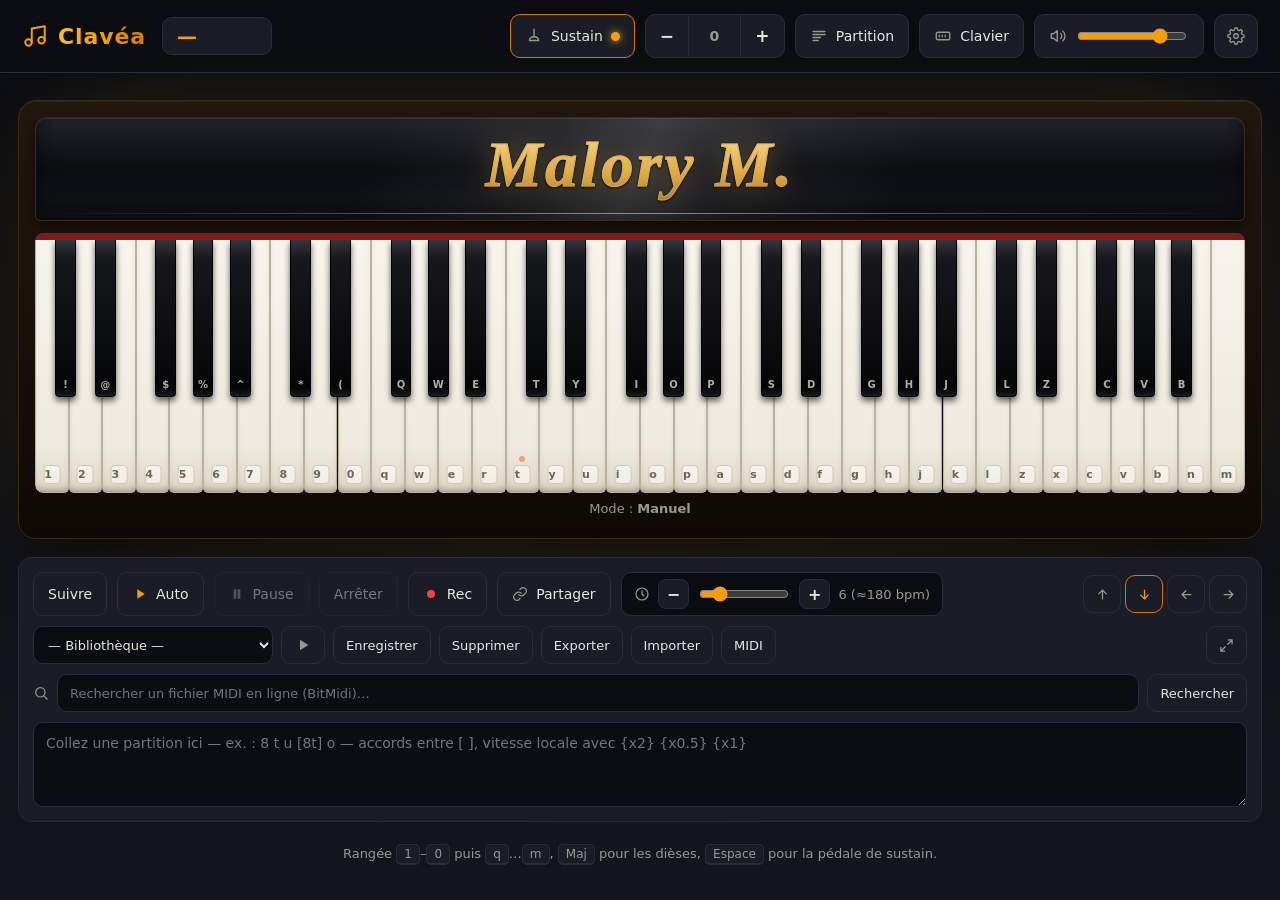
==== commit 759e2223: "feat: 4 instruments — Grand Piano (echantillons) + Piano electrique, Clavecin, Orgue (synthese Web A" ====
--- a/index.html
+++ b/index.html
@@ -97,6 +97,14 @@
         <p class="sp-note mobile-only">La taille des touches se règle dans le mode <strong>Pleine touche</strong>.</p>
         <label class="sp-slider mobile-only" title="Un doigt doit glisser un peu avant de changer de note — évite les fausses notes"><span>Tolérance tactile</span><input type="range" id="optTouchTol" min="0" max="50" value="26" aria-label="Tolérance tactile"></label>
         <p class="sp-title">Son</p>
+        <label class="sp-slider"><span>Instrument</span>
+          <select id="optInstrument" aria-label="Instrument">
+            <option value="piano">Grand Piano</option>
+            <option value="epiano">Piano électrique</option>
+            <option value="harpsi">Clavecin</option>
+            <option value="organ">Orgue</option>
+          </select>
+        </label>
         <label class="sp-slider"><span>Réverb</span><input type="range" id="optReverb" min="0" max="100" value="25" aria-label="Niveau de réverbération">
           <button id="reverbReset" class="sp-reset" type="button" title="Réinitialiser la réverb (25)" aria-label="Réinitialiser la réverb">
             <svg viewBox="0 0 24 24" fill="none" stroke="currentColor" stroke-width="2" stroke-linecap="round" stroke-linejoin="round" aria-hidden="true"><path d="M3 12a9 9 0 1 0 2.6-6.4L3 8"/><path d="M3 3v5h5"/></svg>
--- a/style.css
+++ b/style.css
@@ -201,6 +201,19 @@
   accent-color: var(--accent);
   cursor: pointer;
 }
+.settings-pop .sp-slider select {
+  flex: 1;
+  min-width: 0;
+  min-height: 32px;
+  padding: 4px 8px;
+  font: inherit;
+  font-size: 13px;
+  color: var(--text);
+  background: var(--bg);
+  border: 1px solid var(--border);
+  border-radius: 8px;
+  cursor: pointer;
+}
 /* Ascenseur permanent du menu réglages : on VOIT qu'il y a de quoi défiler */
 .settings-pop {
   scrollbar-width: thin;
@@ -573,13 +586,14 @@
   display: flex;
   flex-direction: column;
   gap: 4px;
-  max-height: 220px;
+  max-height: min(220px, 45vh);   /* jamais plus haut que l'écran */
   overflow-y: auto;
   padding: 8px;
   background: var(--bg);
   border: 1px solid var(--border);
   border-radius: 10px;
 }
+.midi-results .mr-item { min-height: 40px; } /* résultats bien tapables */
 .midi-results .mr-info { margin: 4px 6px; font-size: 13px; color: var(--text-dim); }
 .midi-results .mr-item {
   display: flex;
@@ -1109,11 +1123,14 @@
   min-width: 0;
   max-width: none;
   flex: 0 1 auto;
-  max-height: 42%;
+  max-height: 60%;          /* plus de place (recherche MIDI, résultats…) */
   min-height: 84px;
   resize: none;
   overflow-y: auto;
 }
+/* en paysage, la liste de résultats MIDI défile dans le panneau (pas de double
+   défilement imbriqué qui l'écrasait) */
+body.css-landscape .midi-results { max-height: none; overflow: visible; }
 body.css-landscape .arena .sheet textarea { min-height: 60px; }
 
 /* ===== Incitation à la rotation (téléphone en portrait) ===== */
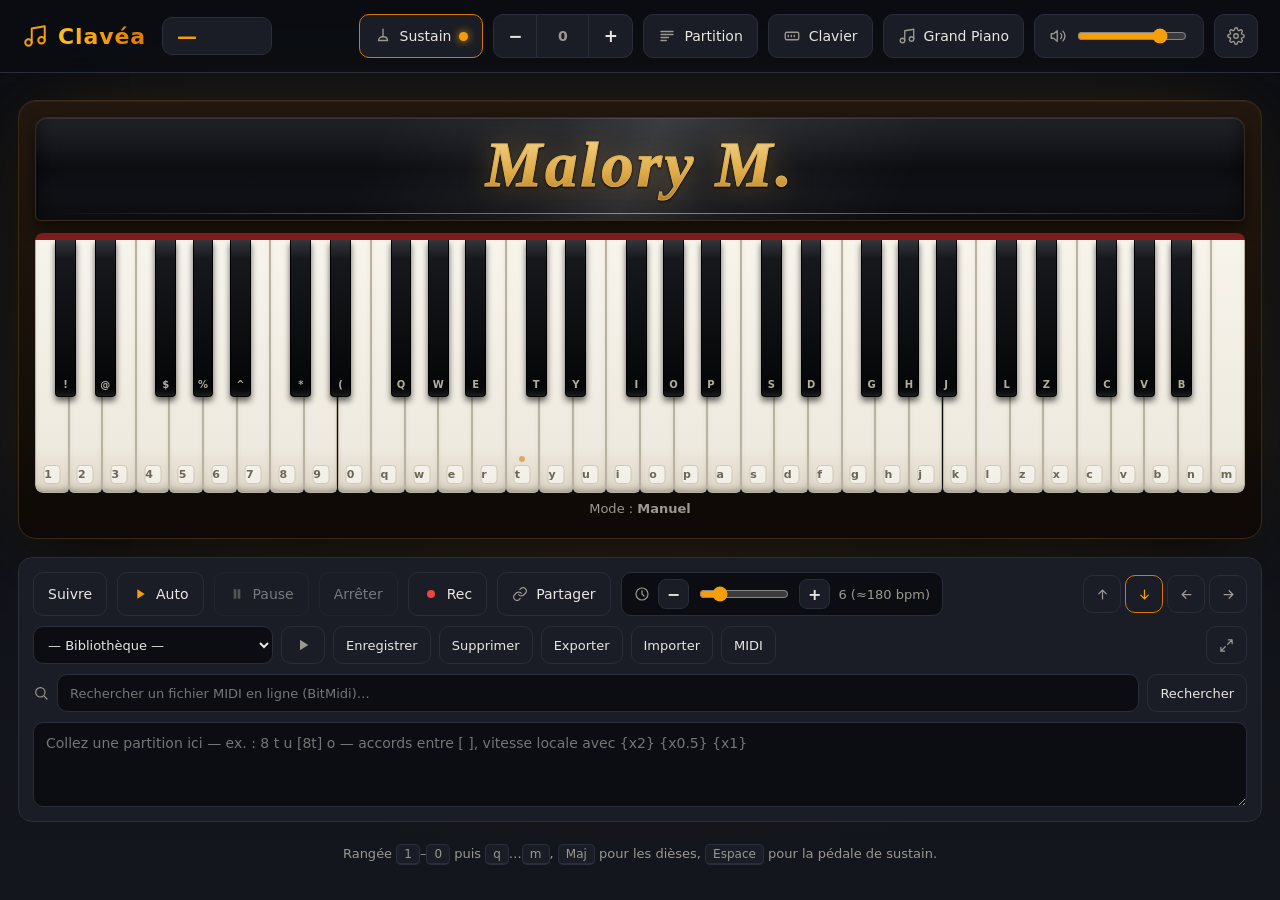
==== commit 6d8d02b1: "fix son instruments: filtre passe-bas + timbres adoucis, synthes s'arretent toujours (fin du bourdon" ====
--- a/index.html
+++ b/index.html
@@ -59,6 +59,13 @@
         <rect x="3" y="7" width="18" height="10" rx="2"/><path d="M7 11v2M11 11v2M15 11v2"/>
       </svg>
       <span id="labelsText">Clavier</span>
+    </button>
+
+    <button id="btnInstrument" class="ctl-btn" type="button" title="Changer d'instrument (Grand Piano, Piano électrique, Clavecin, Orgue)">
+      <svg viewBox="0 0 24 24" fill="none" stroke="currentColor" stroke-width="1.8" stroke-linecap="round" stroke-linejoin="round" aria-hidden="true">
+        <path d="M9 18V5l12-2v13"/><circle cx="6" cy="18" r="3"/><circle cx="18" cy="16" r="3"/>
+      </svg>
+      <span id="instrumentText">Grand Piano</span>
     </button>
 
     <label class="vol">
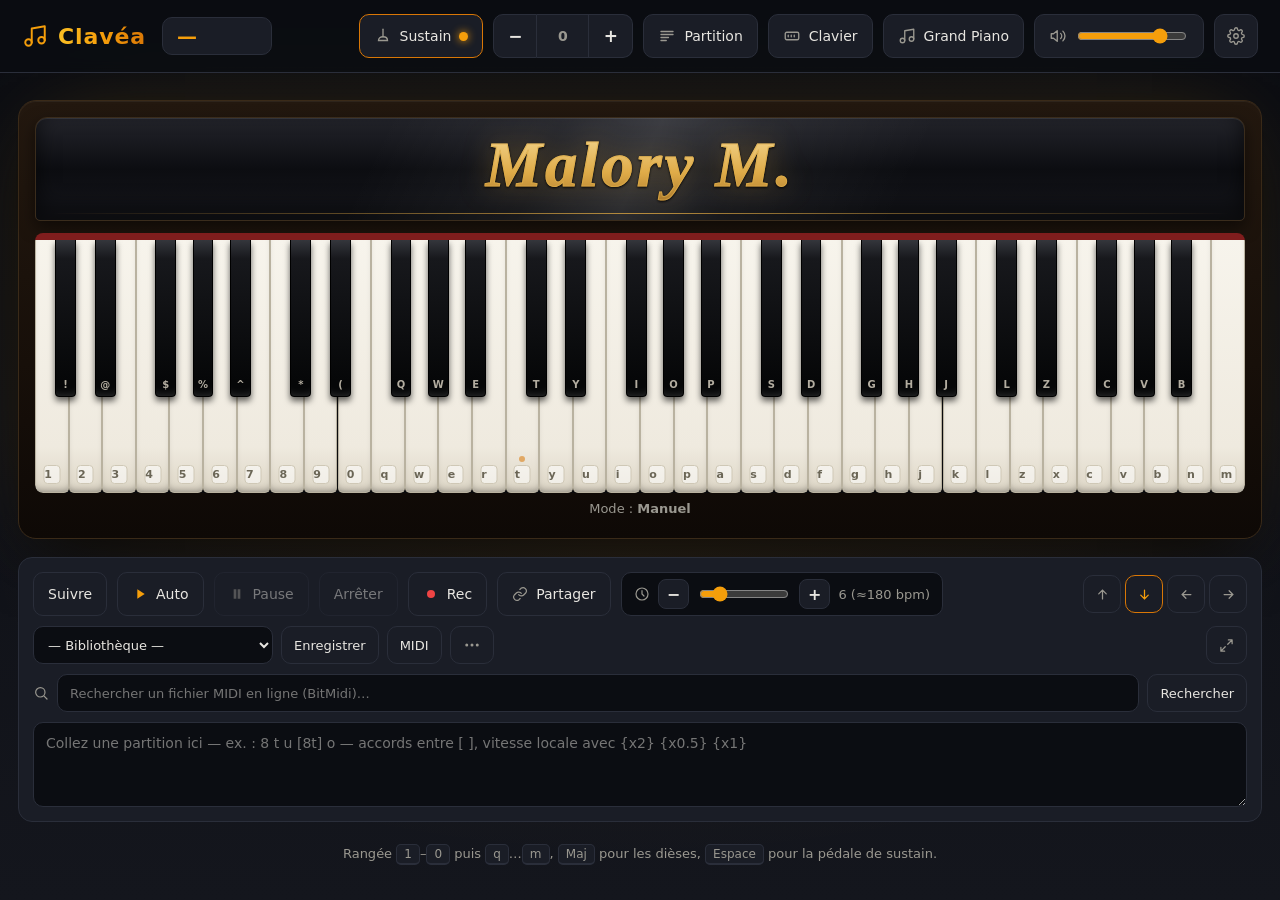
==== commit af1b3ede: "refactor(ui): barre bibliothèque allégée + point de lecture unique - Actions secondaires (Supprimer " ====
--- a/index.html
+++ b/index.html
@@ -157,16 +157,20 @@
         <select id="libSelect" aria-label="Bibliothèque de partitions">
           <option value="">— Bibliothèque —</option>
         </select>
-        <button id="libPlay" class="ctl-btn sm2" type="button" title="Lire la partition sélectionnée (lecture auto)" aria-label="Lire la partition sélectionnée">
-          <svg viewBox="0 0 24 24" fill="currentColor" aria-hidden="true"><path d="M8 5v14l11-7z"/></svg>
-        </button>
         <button id="libSave" class="ctl-btn sm2" type="button" title="Enregistrer la partition actuelle dans la bibliothèque">Enregistrer</button>
-        <button id="libDelete" class="ctl-btn sm2" type="button" title="Supprimer la partition sélectionnée">Supprimer</button>
-        <button id="libExport" class="ctl-btn sm2" type="button" title="Exporter toute la bibliothèque en fichier">Exporter</button>
-        <button id="libImport" class="ctl-btn sm2" type="button" title="Importer un fichier de partitions">Importer</button>
-        <input type="file" id="libFile" accept="application/json,.json" hidden>
         <button id="midiImport" class="ctl-btn sm2" type="button" title="Importer un fichier MIDI (.mid) et le convertir en partition — ou glissez-déposez le fichier ici">MIDI</button>
         <input type="file" id="midiFile" accept=".mid,.midi,audio/midi" hidden>
+        <div class="lib-more-wrap">
+          <button id="libMore" class="ctl-btn sm2 sq" type="button" aria-expanded="false" aria-haspopup="true" title="Plus d'actions" aria-label="Plus d'actions">
+            <svg viewBox="0 0 24 24" fill="currentColor" aria-hidden="true"><circle cx="5" cy="12" r="2"/><circle cx="12" cy="12" r="2"/><circle cx="19" cy="12" r="2"/></svg>
+          </button>
+          <div class="lib-more-menu" id="libMoreMenu" hidden role="menu">
+            <button id="libDelete" class="lm-item" type="button" role="menuitem" title="Supprimer la partition sélectionnée">Supprimer</button>
+            <button id="libExport" class="lm-item" type="button" role="menuitem" title="Exporter toute la bibliothèque en fichier">Exporter</button>
+            <button id="libImport" class="lm-item" type="button" role="menuitem" title="Importer un fichier de partitions">Importer</button>
+          </div>
+        </div>
+        <input type="file" id="libFile" accept="application/json,.json" hidden>
         <button id="sheetMax" class="ctl-btn sm2 maxbtn" type="button" aria-pressed="false" title="Agrandir le panneau en plein écran (Échap pour réduire)">
           <svg viewBox="0 0 24 24" fill="none" stroke="currentColor" stroke-width="2" stroke-linecap="round" stroke-linejoin="round" aria-hidden="true">
             <path d="M15 3h6v6M9 21H3v-6M21 3l-7 7M3 21l7-7"/>
--- a/style.css
+++ b/style.css
@@ -515,6 +515,41 @@
 .sheet-lib .maxbtn { margin-left: auto; min-width: 38px; justify-content: center; }
 .sheet-lib .maxbtn svg { width: 15px; height: 15px; }
 
+/* Menu « ⋯ » d'actions secondaires de la bibliothèque */
+.lib-more-wrap { position: relative; display: inline-flex; }
+.lib-more-wrap .sq { min-width: 38px; justify-content: center; }
+.lib-more-wrap .sq svg { width: 18px; height: 18px; }
+.lib-more-menu {
+  position: absolute;
+  top: calc(100% + 6px);
+  left: 0;
+  z-index: 95;
+  display: flex;
+  flex-direction: column;
+  gap: 2px;
+  min-width: 150px;
+  padding: 6px;
+  background: var(--surface);
+  border: 1px solid var(--border);
+  border-radius: 10px;
+  box-shadow: 0 12px 32px rgba(0, 0, 0, .5);
+}
+.lm-item {
+  min-height: 38px;
+  padding: 8px 12px;
+  font: inherit;
+  font-size: 13px;
+  text-align: left;
+  color: var(--text);
+  background: transparent;
+  border: 1px solid transparent;
+  border-radius: 7px;
+  cursor: pointer;
+}
+.lm-item:hover { background: var(--bg); border-color: var(--border); }
+.lm-item:focus-visible { outline: none; box-shadow: var(--focus); }
+.lm-item.danger { border-color: #dc2626; color: #fecaca; }
+
 /* Panneau maximisé : occupe toute la fenêtre sous la barre du haut */
 .sheet.max {
   position: fixed;
@@ -612,8 +647,26 @@
 }
 .midi-results .mr-item:hover { border-color: var(--accent-deep); background: var(--surface); }
 .midi-results .mr-item:focus-visible { outline: none; box-shadow: var(--focus); }
-.midi-results .mr-item[disabled] { opacity: .5; cursor: wait; }
+.midi-results .mr-item[disabled], .midi-results .mr-play[disabled] { opacity: .5; cursor: wait; }
 .midi-results .mr-item small { color: var(--text-dim); white-space: nowrap; }
+.midi-results .mr-row { display: flex; align-items: stretch; gap: 6px; }
+.midi-results .mr-row .mr-item { flex: 1; min-width: 0; }
+.midi-results .mr-play {
+  flex: 0 0 auto;
+  display: inline-flex;
+  align-items: center;
+  justify-content: center;
+  width: 40px;
+  min-height: 40px;
+  color: var(--accent-deep);
+  background: transparent;
+  border: 1px solid var(--border);
+  border-radius: 8px;
+  cursor: pointer;
+}
+.midi-results .mr-play svg { width: 18px; height: 18px; }
+.midi-results .mr-play:hover { border-color: var(--accent-deep); background: var(--surface); }
+.midi-results .mr-play:focus-visible { outline: none; box-shadow: var(--focus); }
 
 #recBtn svg { color: #ef4444; }
 #recBtn.recording {
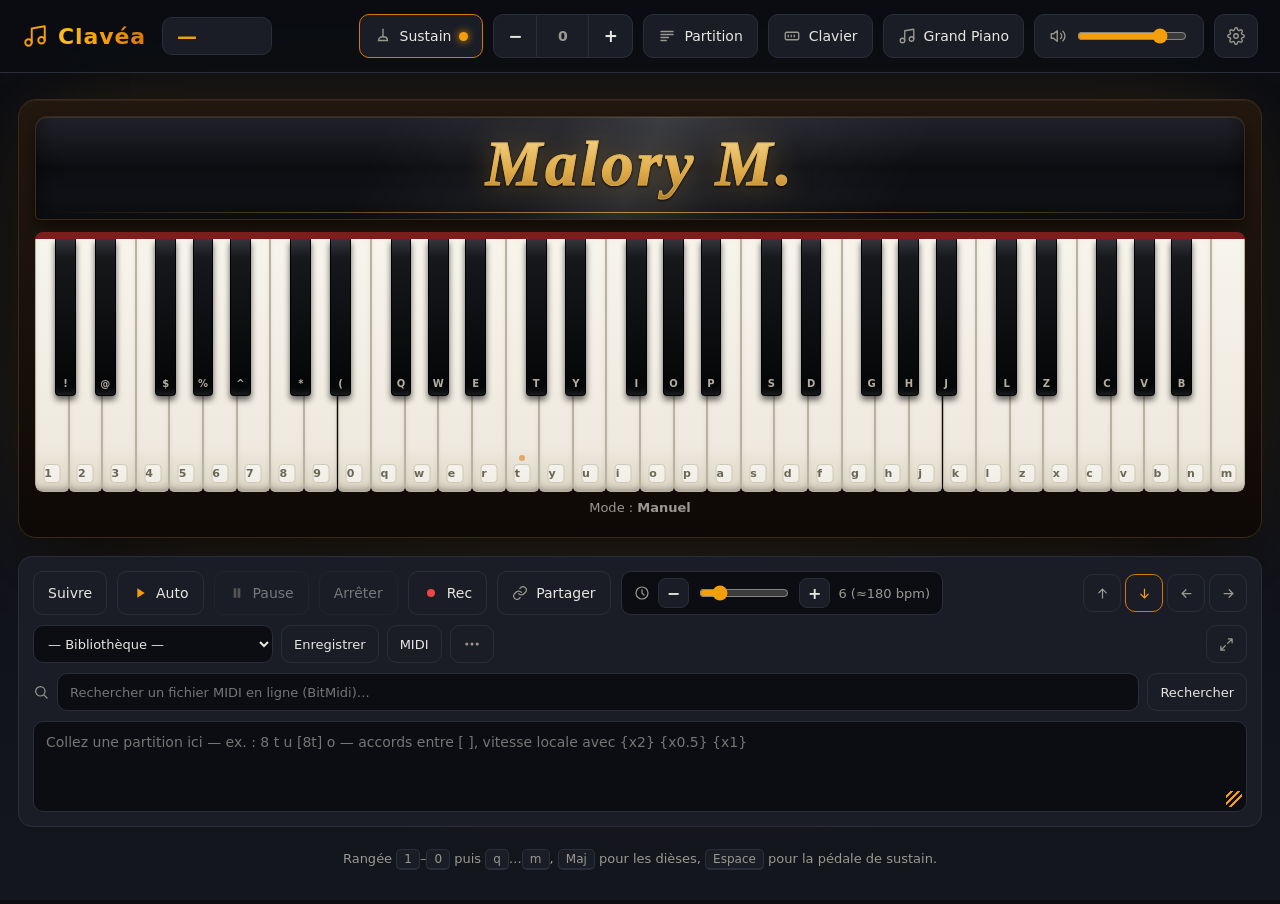
==== commit cd192fc1: "feat: vue agrandie épurée + poignée visible + onglet de suivi synchronisé #1 Agrandi (⛶) = lecture é" ====
--- a/index.html
+++ b/index.html
@@ -168,9 +168,15 @@
             <button id="libDelete" class="lm-item" type="button" role="menuitem" title="Supprimer la partition sélectionnée">Supprimer</button>
             <button id="libExport" class="lm-item" type="button" role="menuitem" title="Exporter toute la bibliothèque en fichier">Exporter</button>
             <button id="libImport" class="lm-item" type="button" role="menuitem" title="Importer un fichier de partitions">Importer</button>
+            <button id="sheetDetach" class="lm-item" type="button" role="menuitem" title="Ouvrir la partition dans un onglet séparé, synchronisé en direct">Détacher dans un onglet</button>
           </div>
         </div>
         <input type="file" id="libFile" accept="application/json,.json" hidden>
+        <button id="sheetTools" class="ctl-btn sm2 sq toolsbtn" type="button" aria-pressed="false" title="Afficher/masquer les outils (bibliothèque, recherche…)" aria-label="Afficher ou masquer les outils">
+          <svg viewBox="0 0 24 24" fill="none" stroke="currentColor" stroke-width="2" stroke-linecap="round" stroke-linejoin="round" aria-hidden="true">
+            <path d="M6 9l6 6 6-6"/>
+          </svg>
+        </button>
         <button id="sheetMax" class="ctl-btn sm2 maxbtn" type="button" aria-pressed="false" title="Agrandir le panneau en plein écran (Échap pour réduire)">
           <svg viewBox="0 0 24 24" fill="none" stroke="currentColor" stroke-width="2" stroke-linecap="round" stroke-linejoin="round" aria-hidden="true">
             <path d="M15 3h6v6M9 21H3v-6M21 3l-7 7M3 21l7-7"/>
--- a/style.css
+++ b/style.css
@@ -501,16 +501,26 @@
   max-width: 100%;
   resize: both;   /* agrandissable librement, hauteur ET largeur */
   min-height: 64px;
-  padding: 10px 12px;
+  padding: 10px 12px 16px;   /* place pour la poignée en bas à droite */
   font: inherit;
   font-size: 14px;
   line-height: 1.5;
   color: var(--text);
-  background: var(--bg);
+  /* Poignée de redimensionnement bien visible : chevrons accent en bas à droite */
+  background-color: var(--bg);
+  background-image: linear-gradient(135deg,
+    transparent 0 3px, var(--accent) 3px 5px,
+    transparent 5px 8px, var(--accent) 8px 10px,
+    transparent 10px 13px, var(--accent) 13px 15px, transparent 15px);
+  background-repeat: no-repeat;
+  background-position: right 4px bottom 4px;
+  background-size: 16px 16px;
   border: 1px solid var(--border);
   border-radius: 10px;
 }
 .sheet textarea:focus-visible { outline: none; box-shadow: var(--focus); }
+/* Zone de préhension agrandie et transparente (les chevrons ci-dessus font le visuel) */
+.sheet textarea::-webkit-resizer { background: transparent; }
 .sheet-lib { display: flex; align-items: center; gap: 8px; flex-wrap: wrap; }
 .sheet-lib .maxbtn { margin-left: auto; min-width: 38px; justify-content: center; }
 .sheet-lib .maxbtn svg { width: 15px; height: 15px; }
@@ -550,7 +560,8 @@
 .lm-item:focus-visible { outline: none; box-shadow: var(--focus); }
 .lm-item.danger { border-color: #dc2626; color: #fecaca; }
 
-/* Panneau maximisé : occupe toute la fenêtre sous la barre du haut */
+/* Panneau maximisé : lecture épurée — partition en GRAND + barre de lecture ;
+   les outils (bibliothèque, recherche…) sont repliés dans un tiroir dépliable via ⌄. */
 .sheet.max {
   position: fixed;
   inset: 80px 18px 18px 18px;
@@ -560,12 +571,30 @@
   resize: none;
   box-shadow: 0 30px 80px rgba(0, 0, 0, .75), 0 0 0 1px var(--border);
 }
-.sheet.max textarea {
-  flex: 1;
-  resize: none;
-  font-size: 16px;
-  line-height: 1.7;
-}
+/* Ordre en agrandi : en-tête (outils/fermer) → partition → lecture en bas */
+.sheet.max .sheet-lib     { order: -3; justify-content: flex-end; }
+.sheet.max .save-row      { order: -2; }
+.sheet.max .midi-search   { order: -2; }
+.sheet.max .midi-results  { order: -2; }
+.sheet.max textarea       { order: -1; flex: 1; resize: none; font-size: 18px; line-height: 1.8; }
+.sheet.max .sheet-actions { order: 0; }
+
+/* Le bouton ⌄ « outils » n'apparaît qu'en agrandi ; il pousse ⌄ + ⛶ à droite. */
+.toolsbtn { display: none; }
+.sheet.max .toolsbtn { display: inline-flex; margin-left: auto; }
+.sheet.max .toolsbtn svg { transition: transform .18s; }
+.sheet.max.max-tools .toolsbtn svg { transform: rotate(180deg); }
+
+/* Tiroir replié par défaut : on masque les contrôles bibliothèque + recherche,
+   en gardant seulement ⌄ (outils) et ⛶ (fermer) dans l'en-tête. */
+.sheet.max:not(.max-tools) .sheet-lib > :not(.maxbtn):not(.toolsbtn) { display: none; }
+.sheet.max:not(.max-tools) .save-row,
+.sheet.max:not(.max-tools) .midi-search,
+.sheet.max:not(.max-tools) .midi-results { display: none; }
+/* Barre de lecture réduite à l'essentiel quand le tiroir est fermé */
+.sheet.max:not(.max-tools) #recBtn,
+.sheet.max:not(.max-tools) #shareBtn,
+.sheet.max:not(.max-tools) .dock { display: none; }
 .sheet-lib select {
   min-height: 38px;
   padding: 6px 10px;
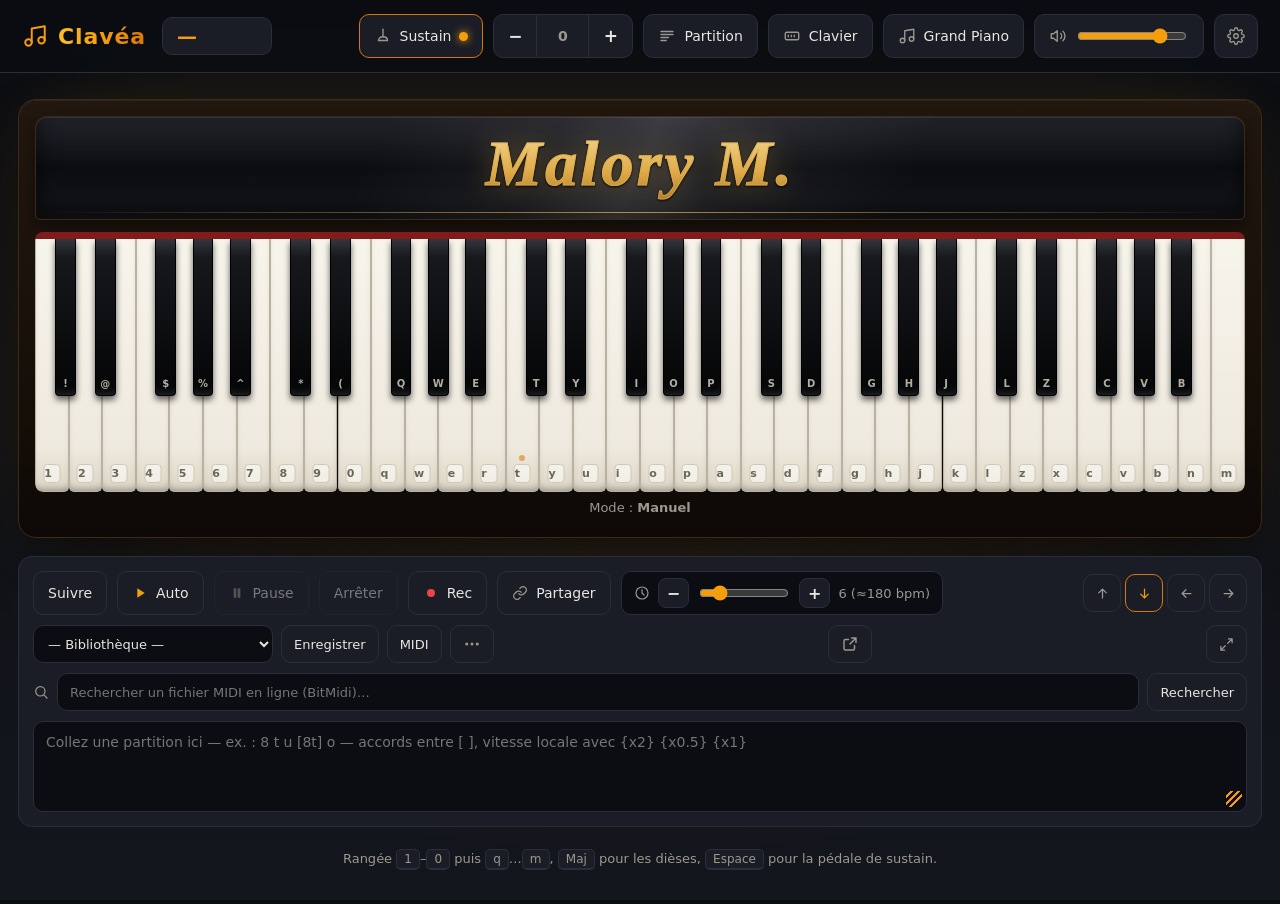
==== commit 589edf18: "fix: agrandi remplit la largeur + icône rapide « détacher » - Vue agrandie : la zone partition rempl" ====
--- a/index.html
+++ b/index.html
@@ -168,10 +168,14 @@
             <button id="libDelete" class="lm-item" type="button" role="menuitem" title="Supprimer la partition sélectionnée">Supprimer</button>
             <button id="libExport" class="lm-item" type="button" role="menuitem" title="Exporter toute la bibliothèque en fichier">Exporter</button>
             <button id="libImport" class="lm-item" type="button" role="menuitem" title="Importer un fichier de partitions">Importer</button>
-            <button id="sheetDetach" class="lm-item" type="button" role="menuitem" title="Ouvrir la partition dans un onglet séparé, synchronisé en direct">Détacher dans un onglet</button>
           </div>
         </div>
         <input type="file" id="libFile" accept="application/json,.json" hidden>
+        <button id="sheetDetach" class="ctl-btn sm2 sq detachbtn" type="button" title="Détacher la partition dans un onglet séparé, synchronisé en direct" aria-label="Détacher dans un onglet">
+          <svg viewBox="0 0 24 24" fill="none" stroke="currentColor" stroke-width="1.9" stroke-linecap="round" stroke-linejoin="round" aria-hidden="true">
+            <path d="M14 4h6v6M20 4l-8 8M18 14v4a2 2 0 0 1-2 2H6a2 2 0 0 1-2-2V8a2 2 0 0 1 2-2h4"/>
+          </svg>
+        </button>
         <button id="sheetTools" class="ctl-btn sm2 sq toolsbtn" type="button" aria-pressed="false" title="Afficher/masquer les outils (bibliothèque, recherche…)" aria-label="Afficher ou masquer les outils">
           <svg viewBox="0 0 24 24" fill="none" stroke="currentColor" stroke-width="2" stroke-linecap="round" stroke-linejoin="round" aria-hidden="true">
             <path d="M6 9l6 6 6-6"/>
--- a/style.css
+++ b/style.css
@@ -576,18 +576,23 @@
 .sheet.max .save-row      { order: -2; }
 .sheet.max .midi-search   { order: -2; }
 .sheet.max .midi-results  { order: -2; }
-.sheet.max textarea       { order: -1; flex: 1; resize: none; font-size: 18px; line-height: 1.8; }
+/* La partition remplit tout l'espace ; width/height en !important pour écraser
+   la taille figée que l'utilisateur a pu donner à la zone via le resize (styles inline). */
+.sheet.max textarea       { order: -1; flex: 1; resize: none; width: 100% !important; height: auto !important; min-height: 0; font-size: 18px; line-height: 1.8; }
 .sheet.max .sheet-actions { order: 0; }
 
-/* Le bouton ⌄ « outils » n'apparaît qu'en agrandi ; il pousse ⌄ + ⛶ à droite. */
+/* Le bouton « détacher » reste visible dans l'en-tête agrandi, groupé à droite. */
+.sheet-lib .detachbtn { margin-left: auto; }
+
+/* Le bouton ⌄ « outils » n'apparaît qu'en agrandi. */
 .toolsbtn { display: none; }
-.sheet.max .toolsbtn { display: inline-flex; margin-left: auto; }
+.sheet.max .toolsbtn { display: inline-flex; }
 .sheet.max .toolsbtn svg { transition: transform .18s; }
 .sheet.max.max-tools .toolsbtn svg { transform: rotate(180deg); }
 
 /* Tiroir replié par défaut : on masque les contrôles bibliothèque + recherche,
-   en gardant seulement ⌄ (outils) et ⛶ (fermer) dans l'en-tête. */
-.sheet.max:not(.max-tools) .sheet-lib > :not(.maxbtn):not(.toolsbtn) { display: none; }
+   en gardant ⤢ (détacher), ⌄ (outils) et ⛶ (fermer) dans l'en-tête. */
+.sheet.max:not(.max-tools) .sheet-lib > :not(.maxbtn):not(.toolsbtn):not(.detachbtn) { display: none; }
 .sheet.max:not(.max-tools) .save-row,
 .sheet.max:not(.max-tools) .midi-search,
 .sheet.max:not(.max-tools) .midi-results { display: none; }
